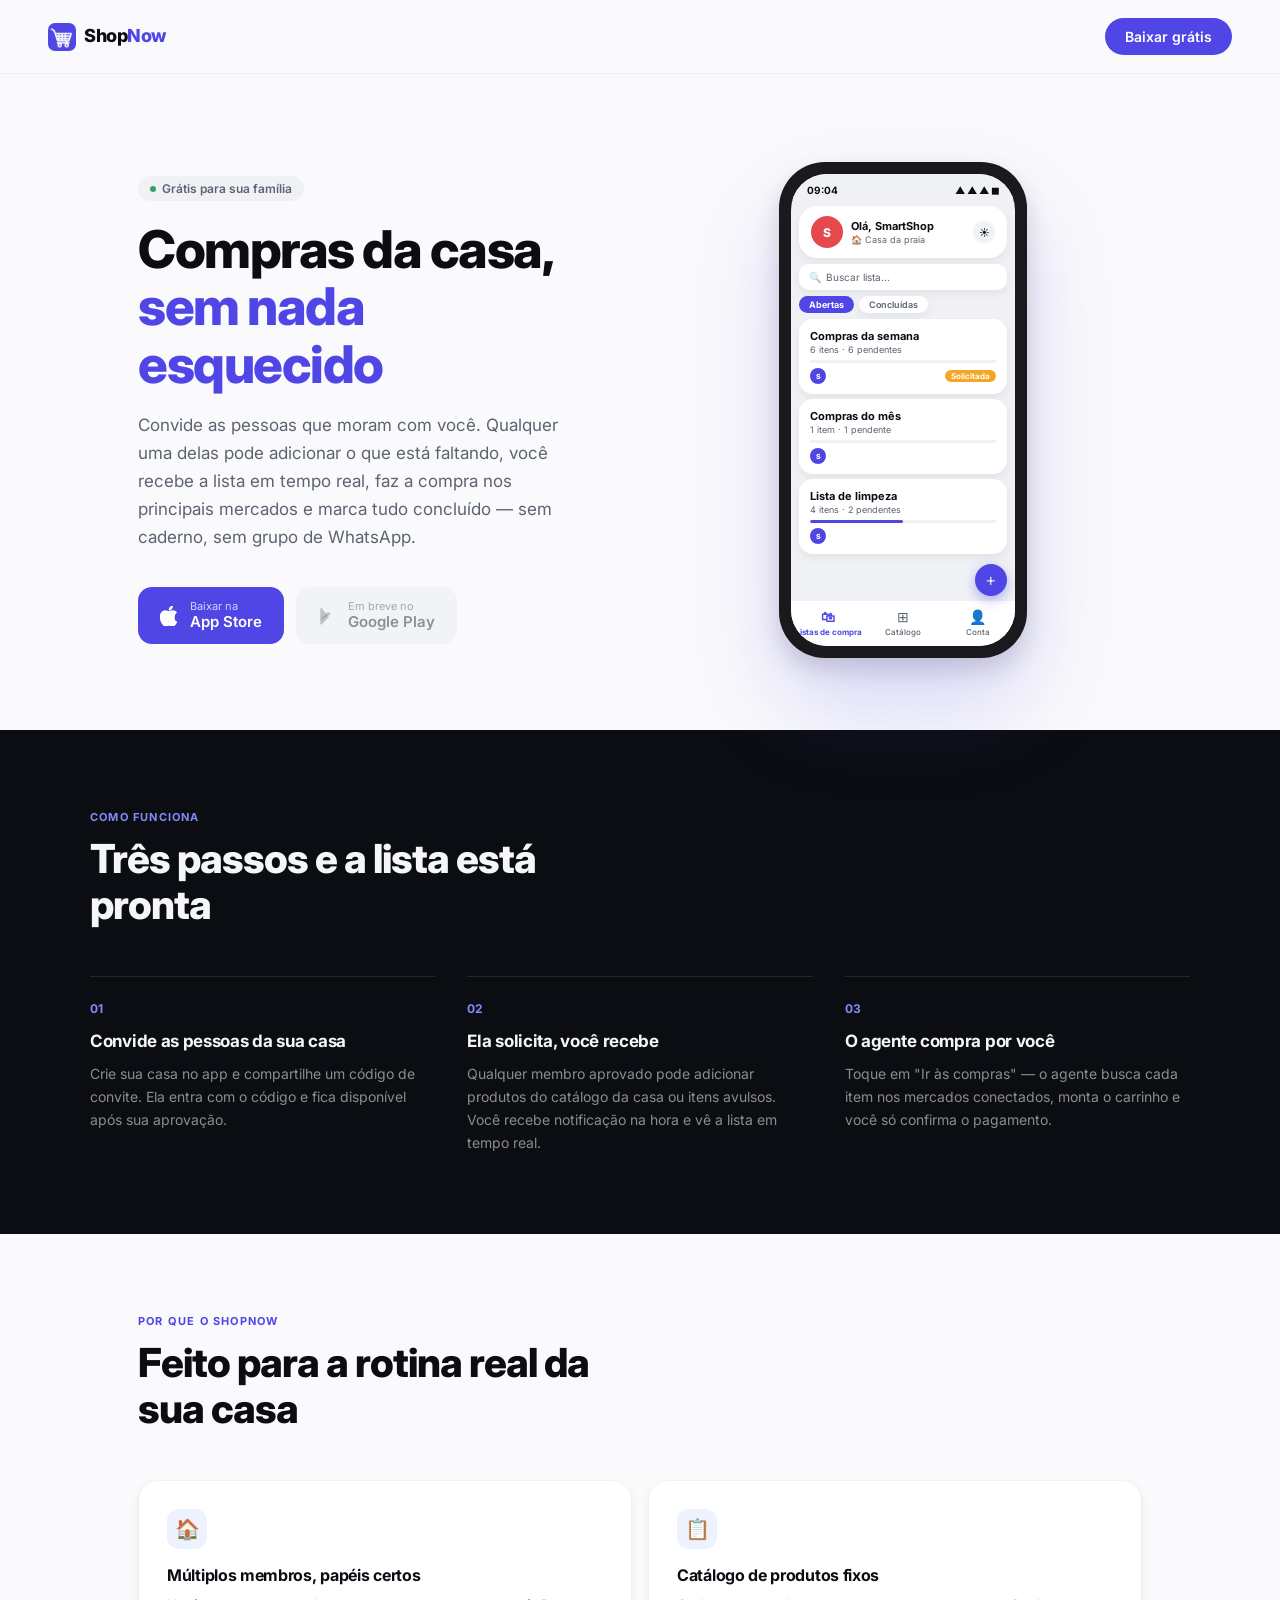
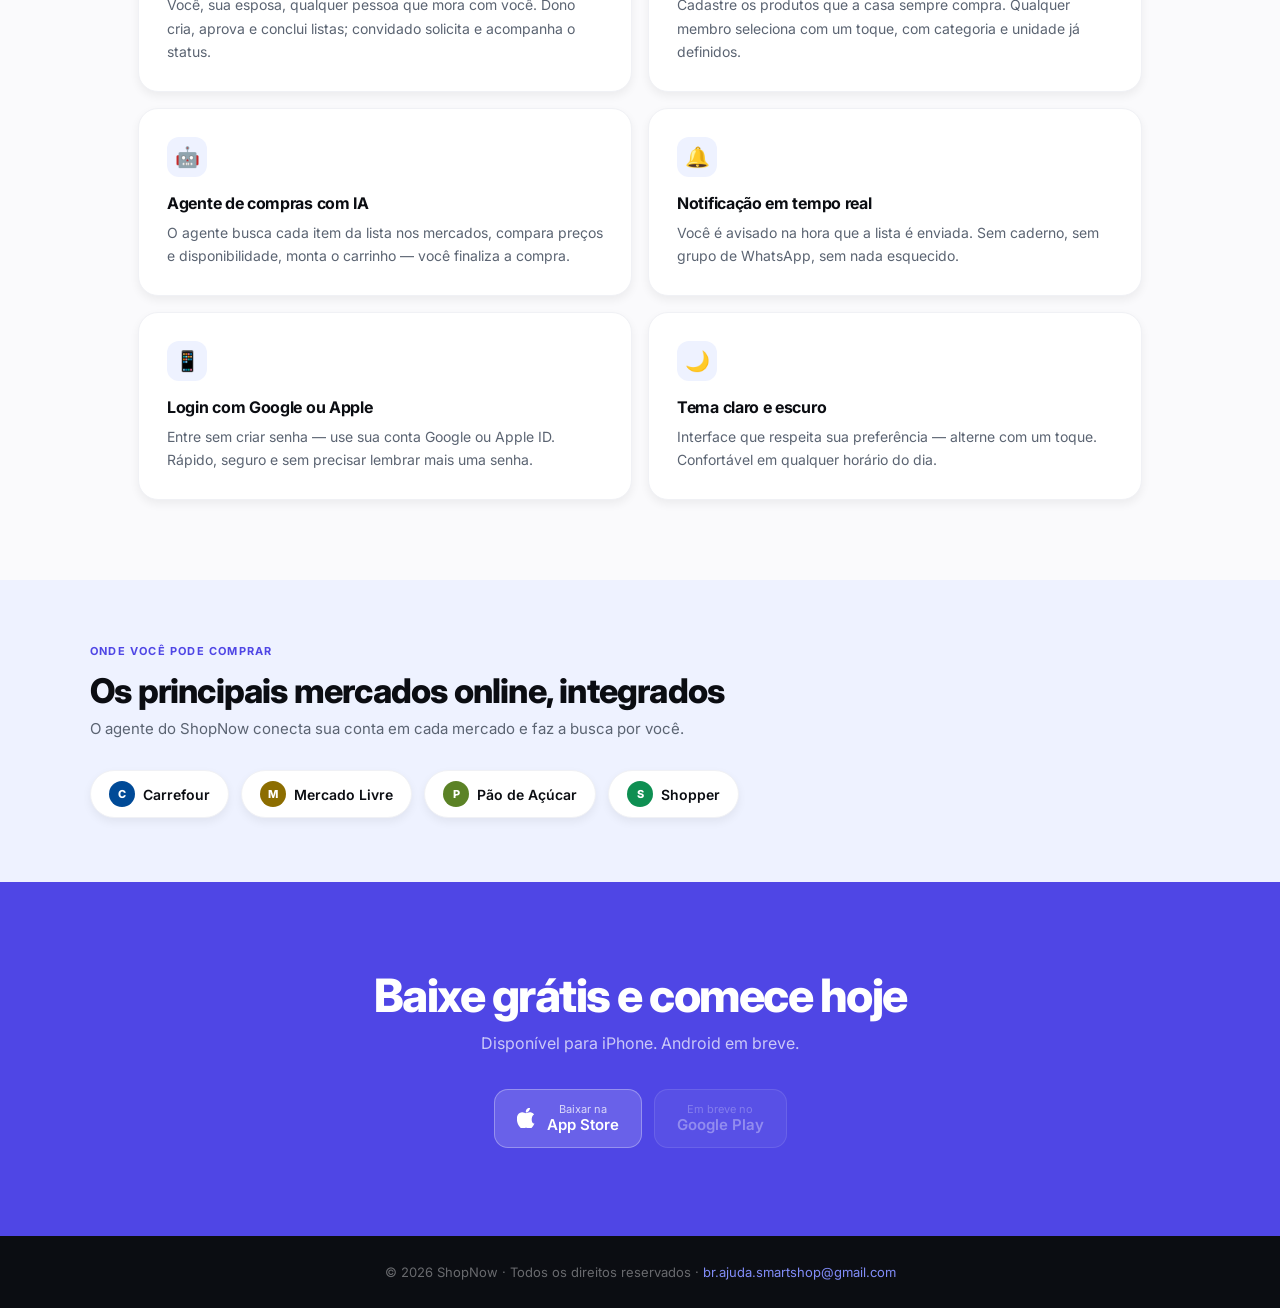
==== index.html @ a2c8c0bb "Update index.html" ====
<!DOCTYPE html>
<html lang="pt-BR">
<head>
<meta charset="UTF-8">
<meta name="viewport" content="width=device-width, initial-scale=1.0">
<title>ShopNow — Lista de compras para sua casa</title>
<meta name="description" content="App gratuito para organizar as compras da casa — qualquer pessoa da casa pede, você compra em tempo real.">
<meta name="lomadee" content="2324685" />
<link rel="icon" type="image/png" href="[data-uri]">
<link rel="apple-touch-icon" href="[data-uri]">
<meta property="og:image" content="[data-uri]">
<meta property="og:title" content="ShopNow — Lista de compras para sua casa">
<meta property="og:description" content="App gratuito para organizar as compras da casa em tempo real.">
<meta property="og:type" content="website">
<link rel="preconnect" href="https://fonts.googleapis.com">
<link rel="preconnect" href="https://fonts.gstatic.com" crossorigin>
<link href="https://fonts.googleapis.com/css2?family=Inter:wght@400;500;600;700;800&display=swap" rel="stylesheet">
<style>
  :root {
    --primary: #4F46E5;
    --primary-pressed: #4338CA;
    --on-primary: #FFFFFF;
    --success: #30A46C;
    --warning: #F5A623;
    --danger: #E5484D;
    --bg: #FAFAFC;
    --card: #FFFFFF;
    --bg-el: #F0F1F5;
    --bg-sel: #E3E6EF;
    --text: #0B0D12;
    --text2: #5B6472;
    --r-card: 20px;
    --r-pill: 100px;
    --shadow: 0 4px 10px rgba(0,0,0,0.06);
  }
  * { margin:0; padding:0; box-sizing:border-box; }
  body { font-family:'Inter',sans-serif; background:var(--bg); color:var(--text); -webkit-font-smoothing:antialiased; }

  /* NAV */
  nav { display:flex; justify-content:space-between; align-items:center; padding:18px 48px; position:sticky; top:0; background:rgba(250,250,252,.92); backdrop-filter:blur(12px); z-index:100; border-bottom:1px solid var(--bg-el); }
  .logo { font-size:18px; font-weight:800; color:var(--text); letter-spacing:-0.5px; }
  .logo span { color:var(--primary); }
  .nav-cta { background:var(--primary); color:#fff; padding:10px 20px; border-radius:var(--r-pill); text-decoration:none; font-size:14px; font-weight:600; transition:background .15s; }
  .nav-cta:hover { background:var(--primary-pressed); }

  /* HERO */
  .hero { display:grid; grid-template-columns:1fr 1fr; gap:48px; align-items:center; padding:88px 48px 72px; max-width:1100px; margin:0 auto; }
  .badge { display:inline-flex; align-items:center; gap:6px; background:var(--bg-el); color:var(--text2); font-size:12px; font-weight:600; padding:5px 12px; border-radius:var(--r-pill); margin-bottom:20px; }
  .badge-dot { width:6px; height:6px; border-radius:50%; background:var(--success); }
  .hero h1 { font-size:clamp(34px,4.5vw,52px); font-weight:800; line-height:1.1; letter-spacing:-1.5px; margin-bottom:18px; }
  .hero h1 em { font-style:normal; color:var(--primary); }
  .hero p { font-size:17px; line-height:1.65; color:var(--text2); max-width:440px; margin-bottom:36px; }
  .btns { display:flex; gap:12px; flex-wrap:wrap; }
  .btn-primary { display:flex; align-items:center; gap:10px; background:var(--primary); color:#fff; padding:13px 22px; border-radius:14px; text-decoration:none; font-size:15px; font-weight:600; transition:background .15s,transform .12s; }
  .btn-primary:hover { background:var(--primary-pressed); transform:translateY(-1px); }
  .btn-secondary { display:flex; align-items:center; gap:10px; background:var(--bg-el); color:var(--text2); padding:13px 22px; border-radius:14px; font-size:15px; font-weight:600; opacity:.7; cursor:default; }
  .btn-label { display:flex; flex-direction:column; line-height:1.2; }
  .btn-label small { font-size:11px; font-weight:400; opacity:.75; }
  .btn-icon { width:20px; height:20px; flex-shrink:0; }

  /* PHONE MOCKUP — fiel aos screenshots */
  .hero-visual { display:flex; justify-content:center; align-items:center; }
  .phone-shell {
    width:248px;
    background:#1A1A1E;
    border-radius:46px;
    padding:12px;
    box-shadow:0 48px 96px rgba(79,70,229,.2),0 12px 24px rgba(0,0,0,.15);
    position:relative;
  }
  .phone-screen {
    background:var(--bg-el);
    border-radius:36px;
    overflow:hidden;
    display:flex;
    flex-direction:column;
  }
  /* status bar */
  .p-status { background:var(--bg-el); padding:10px 16px 4px; display:flex; justify-content:space-between; }
  .p-status span { font-size:10px; font-weight:700; color:var(--text); }
  /* user header card — exato igual ao screenshot */
  .p-uheader {
    background:var(--card);
    margin:6px 8px 0;
    border-radius:18px;
    padding:10px 12px;
    box-shadow:var(--shadow);
    display:flex;
    align-items:center;
    gap:8px;
  }
  .p-avatar { width:32px; height:32px; border-radius:50%; background:#E5484D; display:flex; align-items:center; justify-content:center; font-size:12px; font-weight:800; color:#fff; flex-shrink:0; }
  .p-uinfo { flex:1; min-width:0; }
  .p-uname { font-size:11px; font-weight:700; color:var(--text); }
  .p-house { font-size:9px; color:var(--text2); margin-top:1px; }
  .p-sun { width:22px; height:22px; border-radius:50%; background:var(--bg-el); display:flex; align-items:center; justify-content:center; font-size:10px; flex-shrink:0; }
  /* search bar */
  .p-search { background:var(--card); margin:6px 8px 0; border-radius:10px; padding:7px 10px; display:flex; align-items:center; gap:5px; box-shadow:var(--shadow); }
  .p-search span { font-size:10px; color:var(--text2); }
  /* toggle */
  .p-toggle { display:flex; gap:5px; margin:6px 8px 0; }
  .p-pill-active { padding:3px 10px; border-radius:var(--r-pill); background:var(--primary); color:#fff; font-size:9px; font-weight:700; }
  .p-pill-inactive { padding:3px 10px; border-radius:var(--r-pill); background:var(--card); color:var(--text2); font-size:9px; font-weight:600; box-shadow:var(--shadow); }
  /* list */
  .p-list { padding:6px 8px; display:flex; flex-direction:column; gap:5px; }
  .p-card { background:var(--card); border-radius:14px; padding:10px 11px; box-shadow:var(--shadow); }
  .p-card-title { font-size:11px; font-weight:700; color:var(--text); margin-bottom:1px; }
  .p-card-meta { font-size:9px; color:var(--text2); margin-bottom:5px; }
  .p-bar { height:3px; background:var(--bg-el); border-radius:2px; margin-bottom:5px; overflow:hidden; }
  .p-bar-fill { height:100%; background:var(--primary); border-radius:2px; }
  .p-card-foot { display:flex; align-items:center; justify-content:space-between; }
  .p-mini-av { width:16px; height:16px; border-radius:50%; background:var(--primary); display:flex; align-items:center; justify-content:center; font-size:7px; font-weight:800; color:#fff; }
  .p-sol { font-size:8px; font-weight:700; color:#fff; background:var(--warning); padding:1px 6px; border-radius:var(--r-pill); }
  /* FAB */
  .p-fab { position:relative; margin:4px 8px 0; display:flex; justify-content:flex-end; }
  .p-fab-btn { width:32px; height:32px; background:var(--primary); border-radius:50%; display:flex; align-items:center; justify-content:center; color:#fff; font-size:18px; font-weight:300; box-shadow:0 4px 12px rgba(79,70,229,.4); line-height:1; }
  /* tab bar */
  .p-tabs { background:var(--card); border-top:1px solid var(--bg-el); display:flex; padding:7px 0 9px; margin-top:4px; }
  .p-tab { flex:1; display:flex; flex-direction:column; align-items:center; gap:2px; font-size:8px; font-weight:500; color:var(--text2); }
  .p-tab.active { color:var(--primary); font-weight:700; }
  .p-tab-icon { font-size:14px; }

  /* COMO FUNCIONA */
  .how { background:var(--text); padding:80px 48px; color:#F5F6F8; }
  .how-inner { max-width:1100px; margin:0 auto; }
  .section-label { font-size:11px; font-weight:700; letter-spacing:1.2px; text-transform:uppercase; margin-bottom:12px; color:var(--primary); }
  .how .section-label { color:#818CF8; }
  .how h2 { font-size:clamp(26px,3.5vw,40px); font-weight:800; letter-spacing:-1px; margin-bottom:48px; max-width:480px; line-height:1.15; }
  .steps { display:grid; grid-template-columns:repeat(3,1fr); gap:32px; }
  .step { border-top:1px solid rgba(255,255,255,.1); padding-top:24px; }
  .step-num { font-size:12px; font-weight:700; color:#818CF8; margin-bottom:14px; }
  .step h3 { font-size:17px; font-weight:700; margin-bottom:10px; line-height:1.3; letter-spacing:-0.3px; }
  .step p { font-size:14px; line-height:1.65; color:rgba(245,246,248,.55); }

  /* BENEFÍCIOS */
  .benefits { padding:80px 48px; max-width:1100px; margin:0 auto; }
  .benefits h2 { font-size:clamp(26px,3.5vw,40px); font-weight:800; letter-spacing:-1px; margin-bottom:48px; max-width:500px; line-height:1.15; }
  .benefit-grid { display:grid; grid-template-columns:repeat(2,1fr); gap:16px; }
  .benefit-card { background:var(--card); border-radius:var(--r-card); padding:28px; box-shadow:var(--shadow); border:1px solid var(--bg-el); }
  .benefit-icon { width:40px; height:40px; border-radius:12px; background:#EEF2FF; display:flex; align-items:center; justify-content:center; margin-bottom:16px; font-size:20px; }
  .benefit-card h3 { font-size:16px; font-weight:700; margin-bottom:8px; letter-spacing:-0.3px; }
  .benefit-card p { font-size:14px; color:var(--text2); line-height:1.65; }

  /* MERCADOS */
  .mercados { background:#EEF2FF; padding:64px 48px; }
  .mercados-inner { max-width:1100px; margin:0 auto; }
  .mercados h2 { font-size:clamp(22px,3vw,34px); font-weight:800; letter-spacing:-0.8px; margin-bottom:8px; }
  .mercados p { font-size:15px; color:var(--text2); margin-bottom:32px; }
  .mercados-grid { display:flex; gap:12px; flex-wrap:wrap; }
  .mercado-chip { display:flex; align-items:center; gap:8px; background:var(--card); border-radius:var(--r-pill); padding:10px 18px; font-size:14px; font-weight:600; box-shadow:var(--shadow); border:1px solid var(--bg-el); }
  .mercado-disco { width:26px; height:26px; border-radius:50%; display:flex; align-items:center; justify-content:center; font-size:11px; font-weight:800; color:#fff; flex-shrink:0; }

  /* CTA */
  .cta { background:var(--primary); padding:88px 48px; text-align:center; }
  .cta h2 { font-size:clamp(28px,4vw,46px); font-weight:800; color:#fff; letter-spacing:-1.5px; margin-bottom:12px; line-height:1.1; }
  .cta p { font-size:16px; color:rgba(255,255,255,.7); margin-bottom:36px; }
  .cta .btns { justify-content:center; }
  .cta .btn-primary { background:rgba(255,255,255,.15); color:#fff; border:1.5px solid rgba(255,255,255,.3); }
  .cta .btn-primary:hover { background:rgba(255,255,255,.25); }
  .cta .btn-secondary { background:rgba(255,255,255,.08); color:rgba(255,255,255,.5); border:1.5px solid rgba(255,255,255,.15); }

  /* FOOTER */
  footer { background:var(--text); color:rgba(245,246,248,.4); text-align:center; padding:28px 48px; font-size:13px; }
  footer a { color:#818CF8; text-decoration:none; }

  /* RESPONSIVE */
  @media(max-width:768px){
    nav { padding:14px 20px; }
    .hero { grid-template-columns:1fr; padding:48px 20px 40px; text-align:center; gap:40px; }
    .hero p { max-width:100%; }
    .btns { justify-content:center; }
    .badge { margin:0 auto 20px; }
    .hero-visual { order:-1; }
    .phone-shell { width:210px; }
    .how { padding:60px 20px; }
    .steps { grid-template-columns:1fr; gap:24px; }
    .benefits { padding:60px 20px; }
    .benefit-grid { grid-template-columns:1fr; }
    .mercados { padding:48px 20px; }
    .cta { padding:64px 20px; }
    footer { padding:24px 20px; }
  }
  @media(prefers-reduced-motion:reduce){ *{ transition:none!important; } }
</style>
</head>
<body>

<nav>
  <div class="logo"><img src="[data-uri]" style="width:28px;height:28px;border-radius:7px;vertical-align:middle;margin-right:8px;">Shop<span>Now</span></div>
  <a href="https://apps.apple.com/us/app/shopnow/id6802871488" target="_blank" class="nav-cta">Baixar grátis</a>
</nav>

<!-- HERO -->
<section class="hero">
  <div class="hero-copy">
    <div class="badge"><span class="badge-dot"></span>Grátis para sua família</div>
    <h1>Compras da casa,<br><em>sem nada esquecido</em></h1>
    <p>Convide as pessoas que moram com você. Qualquer uma delas pode adicionar o que está faltando, você recebe a lista em tempo real, faz a compra nos principais mercados e marca tudo concluído — sem caderno, sem grupo de WhatsApp.</p>
    <div class="btns">
      <a href="https://apps.apple.com/us/app/shopnow/id6802871488" target="_blank" class="btn-primary">
        <svg class="btn-icon" viewBox="0 0 22 22" fill="none"><path d="M16.2 11.8c0-3.1 2.5-4.6 2.6-4.7-1.4-2.1-3.6-2.4-4.4-2.4-1.9-.2-3.6 1.1-4.6 1.1-.9 0-2.4-1.1-4-1.1-2 0-3.9 1.2-5 3-2.1 3.7-.5 9.1 1.5 12.1 1 1.5 2.2 3.1 3.8 3 1.5-.1 2.1-1 3.9-1s2.4 1 4 1c1.6 0 2.7-1.5 3.7-2.9.6-.9 1.1-1.8 1.5-2.8-3-.1-3-4.3-3-4.3zM13.1 3.2c.8-1 1.4-2.4 1.2-3.8-1.2.1-2.6.8-3.4 1.8-.8.9-1.4 2.3-1.2 3.7 1.3.1 2.6-.7 3.4-1.7z" fill="currentColor"/></svg>
        <div class="btn-label"><small>Baixar na</small>App Store</div>
      </a>
      <div class="btn-secondary">
        <svg class="btn-icon" viewBox="0 0 22 22" fill="none"><path d="M3.2 1.3C2.8 1.7 2.5 2.4 2.5 3.3v15.4c0 .9.3 1.6.8 2l.1.1 8.6-8.6v-.2L3.2 1.3z" fill="currentColor" opacity=".5"/><path d="M14 9.1l-2.9-2.9-8.6 8.6c.4.5 1.1.5 1.9.1L14 9.1z" fill="currentColor" opacity=".5"/></svg>
        <div class="btn-label"><small>Em breve no</small>Google Play</div>
      </div>
    </div>
  </div>

  <!-- MOCKUP fiel aos screenshots -->
  <div class="hero-visual">
    <div class="phone-shell">
      <div class="phone-screen" style="position:relative;">
        <!-- Status bar -->
        <div class="p-status">
          <span>09:04</span>
          <span>▲ ▲ ▲ ◼</span>
        </div>
        <!-- CasaUsuarioHeader -->
        <div class="p-uheader">
          <div class="p-avatar">S</div>
          <div class="p-uinfo">
            <div class="p-uname">Olá, SmartShop</div>
            <div class="p-house">🏠 Casa da praia</div>
          </div>
          <div class="p-sun">☀</div>
        </div>
        <!-- Buscar lista -->
        <div class="p-search">
          <span style="opacity:.5">🔍</span>
          <span>Buscar lista...</span>
        </div>
        <!-- Toggle -->
        <div class="p-toggle">
          <span class="p-pill-active">Abertas</span>
          <span class="p-pill-inactive">Concluídas</span>
        </div>
        <!-- Listas -->
        <div class="p-list">
          <div class="p-card">
            <div class="p-card-title">Compras da semana</div>
            <div class="p-card-meta">6 itens · 6 pendentes</div>
            <div class="p-bar"><div class="p-bar-fill" style="width:0%"></div></div>
            <div class="p-card-foot">
              <div class="p-mini-av">S</div>
              <span class="p-sol">Solicitada</span>
            </div>
          </div>
          <div class="p-card">
            <div class="p-card-title">Compras do mês</div>
            <div class="p-card-meta">1 item · 1 pendente</div>
            <div class="p-bar"><div class="p-bar-fill" style="width:0%"></div></div>
            <div class="p-card-foot">
              <div class="p-mini-av">S</div>
            </div>
          </div>
          <div class="p-card">
            <div class="p-card-title">Lista de limpeza</div>
            <div class="p-card-meta">4 itens · 2 pendentes</div>
            <div class="p-bar"><div class="p-bar-fill" style="width:50%"></div></div>
            <div class="p-card-foot">
              <div class="p-mini-av">S</div>
            </div>
          </div>
        </div>
        <!-- FAB -->
        <div class="p-fab">
          <div class="p-fab-btn">+</div>
        </div>
        <!-- Tab bar -->
        <div class="p-tabs">
          <div class="p-tab active">
            <span class="p-tab-icon">🛍</span>
            Listas de compra
          </div>
          <div class="p-tab">
            <span class="p-tab-icon">⊞</span>
            Catálogo
          </div>
          <div class="p-tab">
            <span class="p-tab-icon">👤</span>
            Conta
          </div>
        </div>
      </div>
    </div>
  </div>
</section>

<!-- COMO FUNCIONA -->
<section class="how">
  <div class="how-inner">
    <div class="section-label">Como funciona</div>
    <h2>Três passos e a lista está pronta</h2>
    <div class="steps">
      <div class="step">
        <div class="step-num">01</div>
        <h3>Convide as pessoas da sua casa</h3>
        <p>Crie sua casa no app e compartilhe um código de convite. Ela entra com o código e fica disponível após sua aprovação.</p>
      </div>
      <div class="step">
        <div class="step-num">02</div>
        <h3>Ela solicita, você recebe</h3>
        <p>Qualquer membro aprovado pode adicionar produtos do catálogo da casa ou itens avulsos. Você recebe notificação na hora e vê a lista em tempo real.</p>
      </div>
      <div class="step">
        <div class="step-num">03</div>
        <h3>O agente compra por você</h3>
        <p>Toque em "Ir às compras" — o agente busca cada item nos mercados conectados, monta o carrinho e você só confirma o pagamento.</p>
      </div>
    </div>
  </div>
</section>

<!-- BENEFÍCIOS -->
<section class="benefits">
  <div class="section-label">Por que o ShopNow</div>
  <h2>Feito para a rotina real da sua casa</h2>
  <div class="benefit-grid">
    <div class="benefit-card">
      <div class="benefit-icon">🏠</div>
      <h3>Múltiplos membros, papéis certos</h3>
      <p>Você, sua esposa, qualquer pessoa que mora com você. Dono cria, aprova e conclui listas; convidado solicita e acompanha o status.</p>
    </div>
    <div class="benefit-card">
      <div class="benefit-icon">📋</div>
      <h3>Catálogo de produtos fixos</h3>
      <p>Cadastre os produtos que a casa sempre compra. Qualquer membro seleciona com um toque, com categoria e unidade já definidos.</p>
    </div>
    <div class="benefit-card">
      <div class="benefit-icon">🤖</div>
      <h3>Agente de compras com IA</h3>
      <p>O agente busca cada item da lista nos mercados, compara preços e disponibilidade, monta o carrinho — você finaliza a compra.</p>
    </div>
    <div class="benefit-card">
      <div class="benefit-icon">🔔</div>
      <h3>Notificação em tempo real</h3>
      <p>Você é avisado na hora que a lista é enviada. Sem caderno, sem grupo de WhatsApp, sem nada esquecido.</p>
    </div>
    <div class="benefit-card">
      <div class="benefit-icon">📱</div>
      <h3>Login com Google ou Apple</h3>
      <p>Entre sem criar senha — use sua conta Google ou Apple ID. Rápido, seguro e sem precisar lembrar mais uma senha.</p>
    </div>
    <div class="benefit-card">
      <div class="benefit-icon">🌙</div>
      <h3>Tema claro e escuro</h3>
      <p>Interface que respeita sua preferência — alterne com um toque. Confortável em qualquer horário do dia.</p>
    </div>
  </div>
</section>

<!-- MERCADOS -->
<section class="mercados">
  <div class="mercados-inner">
    <div class="section-label">Onde você pode comprar</div>
    <h2>Os principais mercados online, integrados</h2>
    <p>O agente do ShopNow conecta sua conta em cada mercado e faz a busca por você.</p>
    <div class="mercados-grid">
      <div class="mercado-chip"><div class="mercado-disco" style="background:#004A97">C</div>Carrefour</div>
      <div class="mercado-chip"><div class="mercado-disco" style="background:#8C6D00">M</div>Mercado Livre</div>
      <div class="mercado-chip"><div class="mercado-disco" style="background:#5B8226">P</div>Pão de Açúcar</div>
      <div class="mercado-chip"><div class="mercado-disco" style="background:#0E8F52">S</div>Shopper</div>
    </div>
  </div>
</section>

<!-- CTA -->
<section class="cta">
  <h2>Baixe grátis e comece hoje</h2>
  <p>Disponível para iPhone. Android em breve.</p>
  <div class="btns">
    <a href="https://apps.apple.com/us/app/shopnow/id6802871488" target="_blank" class="btn-primary">
      <svg class="btn-icon" viewBox="0 0 22 22" fill="none"><path d="M16.2 11.8c0-3.1 2.5-4.6 2.6-4.7-1.4-2.1-3.6-2.4-4.4-2.4-1.9-.2-3.6 1.1-4.6 1.1-.9 0-2.4-1.1-4-1.1-2 0-3.9 1.2-5 3-2.1 3.7-.5 9.1 1.5 12.1 1 1.5 2.2 3.1 3.8 3 1.5-.1 2.1-1 3.9-1s2.4 1 4 1c1.6 0 2.7-1.5 3.7-2.9.6-.9 1.1-1.8 1.5-2.8-3-.1-3-4.3-3-4.3zM13.1 3.2c.8-1 1.4-2.4 1.2-3.8-1.2.1-2.6.8-3.4 1.8-.8.9-1.4 2.3-1.2 3.7 1.3.1 2.6-.7 3.4-1.7z" fill="currentColor"/></svg>
      <div class="btn-label"><small>Baixar na</small>App Store</div>
    </a>
    <div class="btn-secondary">
      <div class="btn-label"><small>Em breve no</small>Google Play</div>
    </div>
  </div>
</section>

<footer>
  <p>© 2026 ShopNow · Todos os direitos reservados · <a href="mailto:br.ajuda.smartshop@gmail.com">br.ajuda.smartshop@gmail.com</a></p>
</footer>

</body>
</html>
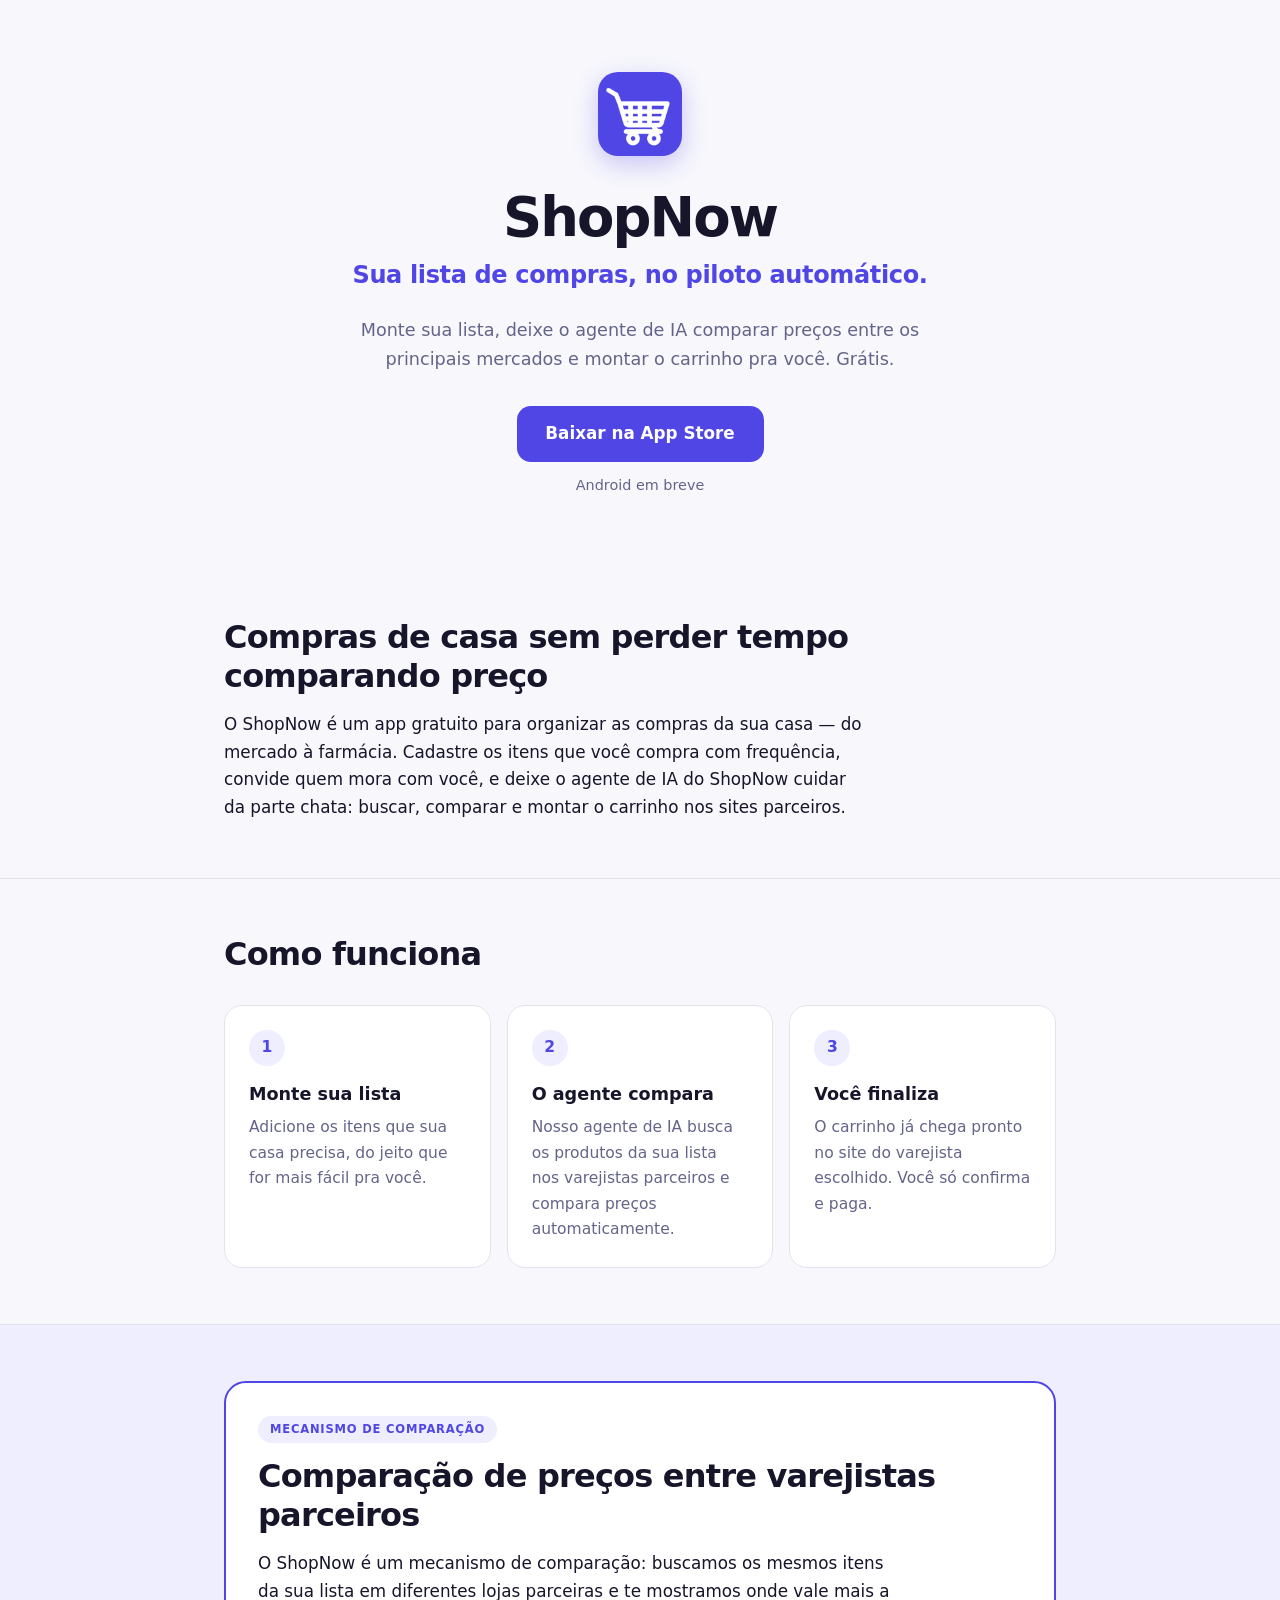
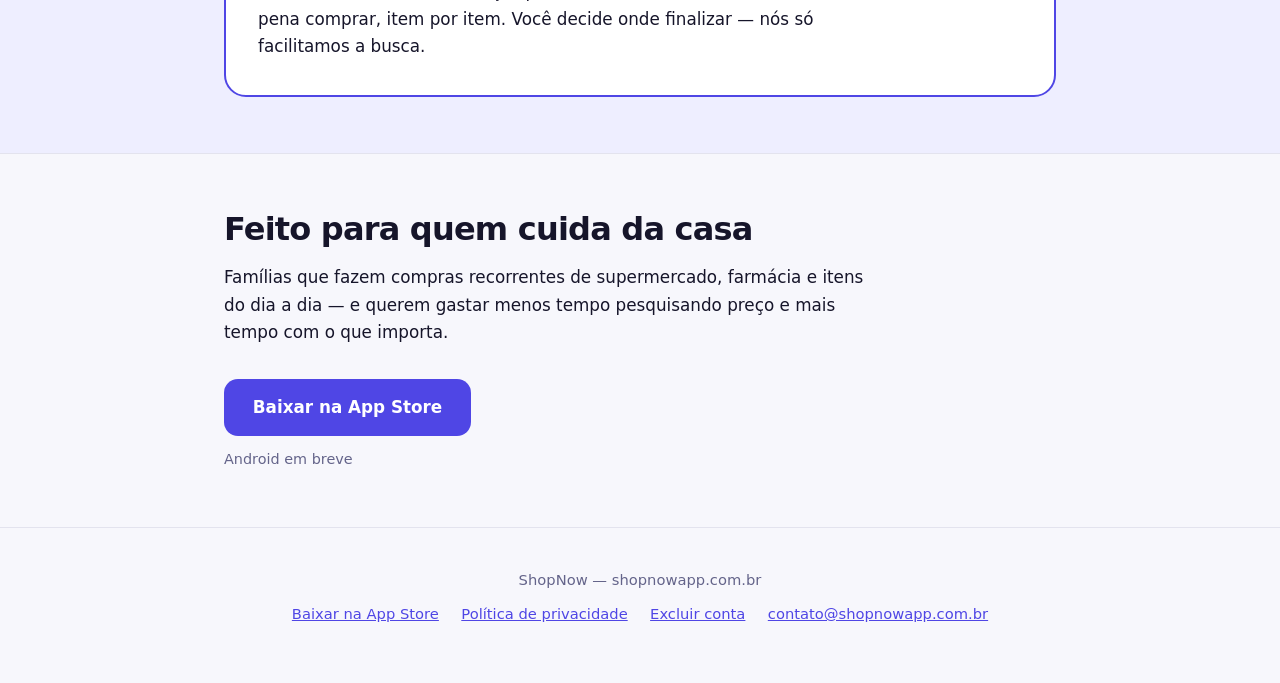
==== commit 39dc4ed2: "Landing page conforme briefing: mecanismo de comparação em destaque, sem nomes de varejistas" ====
--- a/index.html
+++ b/index.html
@@ -1,388 +1,230 @@
 <!DOCTYPE html>
 <html lang="pt-BR">
 <head>
-<meta charset="UTF-8">
-<meta name="viewport" content="width=device-width, initial-scale=1.0">
-<title>ShopNow — Lista de compras para sua casa</title>
-<meta name="description" content="App gratuito para organizar as compras da casa — qualquer pessoa da casa pede, você compra em tempo real.">
-<meta name="lomadee" content="2324685" />
-<link rel="icon" type="image/png" href="[data-uri]">
-<link rel="apple-touch-icon" href="[data-uri]">
-<meta property="og:image" content="[data-uri]">
-<meta property="og:title" content="ShopNow — Lista de compras para sua casa">
-<meta property="og:description" content="App gratuito para organizar as compras da casa em tempo real.">
+<meta charset="utf-8">
+<meta name="viewport" content="width=device-width, initial-scale=1">
+<title>ShopNow — Sua lista de compras, no piloto automático</title>
+<meta name="description" content="Monte sua lista e deixe o agente de IA do ShopNow comparar preços entre varejistas parceiros e montar o carrinho pra você. Grátis.">
+<link rel="icon" type="image/png" href="icon.png">
+<link rel="apple-touch-icon" href="icon.png">
+<link rel="canonical" href="https://shopnowapp.com.br/">
 <meta property="og:type" content="website">
-<link rel="preconnect" href="https://fonts.googleapis.com">
-<link rel="preconnect" href="https://fonts.gstatic.com" crossorigin>
-<link href="https://fonts.googleapis.com/css2?family=Inter:wght@400;500;600;700;800&display=swap" rel="stylesheet">
+<meta property="og:title" content="ShopNow — Sua lista de compras, no piloto automático">
+<meta property="og:description" content="Um agente de IA compara preços entre varejistas parceiros e monta o carrinho pra você. Grátis.">
+<meta property="og:url" content="https://shopnowapp.com.br/">
+<meta property="og:image" content="https://shopnowapp.com.br/icon.png">
+<meta name="theme-color" content="#4F46E5">
+
 <style>
   :root {
-    --primary: #4F46E5;
-    --primary-pressed: #4338CA;
-    --on-primary: #FFFFFF;
-    --success: #30A46C;
-    --warning: #F5A623;
-    --danger: #E5484D;
-    --bg: #FAFAFC;
-    --card: #FFFFFF;
-    --bg-el: #F0F1F5;
-    --bg-sel: #E3E6EF;
-    --text: #0B0D12;
-    --text2: #5B6472;
-    --r-card: 20px;
-    --r-pill: 100px;
-    --shadow: 0 4px 10px rgba(0,0,0,0.06);
-  }
-  * { margin:0; padding:0; box-sizing:border-box; }
-  body { font-family:'Inter',sans-serif; background:var(--bg); color:var(--text); -webkit-font-smoothing:antialiased; }
-
-  /* NAV */
-  nav { display:flex; justify-content:space-between; align-items:center; padding:18px 48px; position:sticky; top:0; background:rgba(250,250,252,.92); backdrop-filter:blur(12px); z-index:100; border-bottom:1px solid var(--bg-el); }
-  .logo { font-size:18px; font-weight:800; color:var(--text); letter-spacing:-0.5px; }
-  .logo span { color:var(--primary); }
-  .nav-cta { background:var(--primary); color:#fff; padding:10px 20px; border-radius:var(--r-pill); text-decoration:none; font-size:14px; font-weight:600; transition:background .15s; }
-  .nav-cta:hover { background:var(--primary-pressed); }
-
-  /* HERO */
-  .hero { display:grid; grid-template-columns:1fr 1fr; gap:48px; align-items:center; padding:88px 48px 72px; max-width:1100px; margin:0 auto; }
-  .badge { display:inline-flex; align-items:center; gap:6px; background:var(--bg-el); color:var(--text2); font-size:12px; font-weight:600; padding:5px 12px; border-radius:var(--r-pill); margin-bottom:20px; }
-  .badge-dot { width:6px; height:6px; border-radius:50%; background:var(--success); }
-  .hero h1 { font-size:clamp(34px,4.5vw,52px); font-weight:800; line-height:1.1; letter-spacing:-1.5px; margin-bottom:18px; }
-  .hero h1 em { font-style:normal; color:var(--primary); }
-  .hero p { font-size:17px; line-height:1.65; color:var(--text2); max-width:440px; margin-bottom:36px; }
-  .btns { display:flex; gap:12px; flex-wrap:wrap; }
-  .btn-primary { display:flex; align-items:center; gap:10px; background:var(--primary); color:#fff; padding:13px 22px; border-radius:14px; text-decoration:none; font-size:15px; font-weight:600; transition:background .15s,transform .12s; }
-  .btn-primary:hover { background:var(--primary-pressed); transform:translateY(-1px); }
-  .btn-secondary { display:flex; align-items:center; gap:10px; background:var(--bg-el); color:var(--text2); padding:13px 22px; border-radius:14px; font-size:15px; font-weight:600; opacity:.7; cursor:default; }
-  .btn-label { display:flex; flex-direction:column; line-height:1.2; }
-  .btn-label small { font-size:11px; font-weight:400; opacity:.75; }
-  .btn-icon { width:20px; height:20px; flex-shrink:0; }
-
-  /* PHONE MOCKUP — fiel aos screenshots */
-  .hero-visual { display:flex; justify-content:center; align-items:center; }
-  .phone-shell {
-    width:248px;
-    background:#1A1A1E;
-    border-radius:46px;
-    padding:12px;
-    box-shadow:0 48px 96px rgba(79,70,229,.2),0 12px 24px rgba(0,0,0,.15);
-    position:relative;
-  }
-  .phone-screen {
-    background:var(--bg-el);
-    border-radius:36px;
-    overflow:hidden;
-    display:flex;
-    flex-direction:column;
-  }
-  /* status bar */
-  .p-status { background:var(--bg-el); padding:10px 16px 4px; display:flex; justify-content:space-between; }
-  .p-status span { font-size:10px; font-weight:700; color:var(--text); }
-  /* user header card — exato igual ao screenshot */
-  .p-uheader {
-    background:var(--card);
-    margin:6px 8px 0;
-    border-radius:18px;
-    padding:10px 12px;
-    box-shadow:var(--shadow);
-    display:flex;
-    align-items:center;
-    gap:8px;
-  }
-  .p-avatar { width:32px; height:32px; border-radius:50%; background:#E5484D; display:flex; align-items:center; justify-content:center; font-size:12px; font-weight:800; color:#fff; flex-shrink:0; }
-  .p-uinfo { flex:1; min-width:0; }
-  .p-uname { font-size:11px; font-weight:700; color:var(--text); }
-  .p-house { font-size:9px; color:var(--text2); margin-top:1px; }
-  .p-sun { width:22px; height:22px; border-radius:50%; background:var(--bg-el); display:flex; align-items:center; justify-content:center; font-size:10px; flex-shrink:0; }
-  /* search bar */
-  .p-search { background:var(--card); margin:6px 8px 0; border-radius:10px; padding:7px 10px; display:flex; align-items:center; gap:5px; box-shadow:var(--shadow); }
-  .p-search span { font-size:10px; color:var(--text2); }
-  /* toggle */
-  .p-toggle { display:flex; gap:5px; margin:6px 8px 0; }
-  .p-pill-active { padding:3px 10px; border-radius:var(--r-pill); background:var(--primary); color:#fff; font-size:9px; font-weight:700; }
-  .p-pill-inactive { padding:3px 10px; border-radius:var(--r-pill); background:var(--card); color:var(--text2); font-size:9px; font-weight:600; box-shadow:var(--shadow); }
-  /* list */
-  .p-list { padding:6px 8px; display:flex; flex-direction:column; gap:5px; }
-  .p-card { background:var(--card); border-radius:14px; padding:10px 11px; box-shadow:var(--shadow); }
-  .p-card-title { font-size:11px; font-weight:700; color:var(--text); margin-bottom:1px; }
-  .p-card-meta { font-size:9px; color:var(--text2); margin-bottom:5px; }
-  .p-bar { height:3px; background:var(--bg-el); border-radius:2px; margin-bottom:5px; overflow:hidden; }
-  .p-bar-fill { height:100%; background:var(--primary); border-radius:2px; }
-  .p-card-foot { display:flex; align-items:center; justify-content:space-between; }
-  .p-mini-av { width:16px; height:16px; border-radius:50%; background:var(--primary); display:flex; align-items:center; justify-content:center; font-size:7px; font-weight:800; color:#fff; }
-  .p-sol { font-size:8px; font-weight:700; color:#fff; background:var(--warning); padding:1px 6px; border-radius:var(--r-pill); }
-  /* FAB */
-  .p-fab { position:relative; margin:4px 8px 0; display:flex; justify-content:flex-end; }
-  .p-fab-btn { width:32px; height:32px; background:var(--primary); border-radius:50%; display:flex; align-items:center; justify-content:center; color:#fff; font-size:18px; font-weight:300; box-shadow:0 4px 12px rgba(79,70,229,.4); line-height:1; }
-  /* tab bar */
-  .p-tabs { background:var(--card); border-top:1px solid var(--bg-el); display:flex; padding:7px 0 9px; margin-top:4px; }
-  .p-tab { flex:1; display:flex; flex-direction:column; align-items:center; gap:2px; font-size:8px; font-weight:500; color:var(--text2); }
-  .p-tab.active { color:var(--primary); font-weight:700; }
-  .p-tab-icon { font-size:14px; }
-
-  /* COMO FUNCIONA */
-  .how { background:var(--text); padding:80px 48px; color:#F5F6F8; }
-  .how-inner { max-width:1100px; margin:0 auto; }
-  .section-label { font-size:11px; font-weight:700; letter-spacing:1.2px; text-transform:uppercase; margin-bottom:12px; color:var(--primary); }
-  .how .section-label { color:#818CF8; }
-  .how h2 { font-size:clamp(26px,3.5vw,40px); font-weight:800; letter-spacing:-1px; margin-bottom:48px; max-width:480px; line-height:1.15; }
-  .steps { display:grid; grid-template-columns:repeat(3,1fr); gap:32px; }
-  .step { border-top:1px solid rgba(255,255,255,.1); padding-top:24px; }
-  .step-num { font-size:12px; font-weight:700; color:#818CF8; margin-bottom:14px; }
-  .step h3 { font-size:17px; font-weight:700; margin-bottom:10px; line-height:1.3; letter-spacing:-0.3px; }
-  .step p { font-size:14px; line-height:1.65; color:rgba(245,246,248,.55); }
-
-  /* BENEFÍCIOS */
-  .benefits { padding:80px 48px; max-width:1100px; margin:0 auto; }
-  .benefits h2 { font-size:clamp(26px,3.5vw,40px); font-weight:800; letter-spacing:-1px; margin-bottom:48px; max-width:500px; line-height:1.15; }
-  .benefit-grid { display:grid; grid-template-columns:repeat(2,1fr); gap:16px; }
-  .benefit-card { background:var(--card); border-radius:var(--r-card); padding:28px; box-shadow:var(--shadow); border:1px solid var(--bg-el); }
-  .benefit-icon { width:40px; height:40px; border-radius:12px; background:#EEF2FF; display:flex; align-items:center; justify-content:center; margin-bottom:16px; font-size:20px; }
-  .benefit-card h3 { font-size:16px; font-weight:700; margin-bottom:8px; letter-spacing:-0.3px; }
-  .benefit-card p { font-size:14px; color:var(--text2); line-height:1.65; }
-
-  /* MERCADOS */
-  .mercados { background:#EEF2FF; padding:64px 48px; }
-  .mercados-inner { max-width:1100px; margin:0 auto; }
-  .mercados h2 { font-size:clamp(22px,3vw,34px); font-weight:800; letter-spacing:-0.8px; margin-bottom:8px; }
-  .mercados p { font-size:15px; color:var(--text2); margin-bottom:32px; }
-  .mercados-grid { display:flex; gap:12px; flex-wrap:wrap; }
-  .mercado-chip { display:flex; align-items:center; gap:8px; background:var(--card); border-radius:var(--r-pill); padding:10px 18px; font-size:14px; font-weight:600; box-shadow:var(--shadow); border:1px solid var(--bg-el); }
-  .mercado-disco { width:26px; height:26px; border-radius:50%; display:flex; align-items:center; justify-content:center; font-size:11px; font-weight:800; color:#fff; flex-shrink:0; }
-
-  /* CTA */
-  .cta { background:var(--primary); padding:88px 48px; text-align:center; }
-  .cta h2 { font-size:clamp(28px,4vw,46px); font-weight:800; color:#fff; letter-spacing:-1.5px; margin-bottom:12px; line-height:1.1; }
-  .cta p { font-size:16px; color:rgba(255,255,255,.7); margin-bottom:36px; }
-  .cta .btns { justify-content:center; }
-  .cta .btn-primary { background:rgba(255,255,255,.15); color:#fff; border:1.5px solid rgba(255,255,255,.3); }
-  .cta .btn-primary:hover { background:rgba(255,255,255,.25); }
-  .cta .btn-secondary { background:rgba(255,255,255,.08); color:rgba(255,255,255,.5); border:1.5px solid rgba(255,255,255,.15); }
-
-  /* FOOTER */
-  footer { background:var(--text); color:rgba(245,246,248,.4); text-align:center; padding:28px 48px; font-size:13px; }
-  footer a { color:#818CF8; text-decoration:none; }
-
-  /* RESPONSIVE */
-  @media(max-width:768px){
-    nav { padding:14px 20px; }
-    .hero { grid-template-columns:1fr; padding:48px 20px 40px; text-align:center; gap:40px; }
-    .hero p { max-width:100%; }
-    .btns { justify-content:center; }
-    .badge { margin:0 auto 20px; }
-    .hero-visual { order:-1; }
-    .phone-shell { width:210px; }
-    .how { padding:60px 20px; }
-    .steps { grid-template-columns:1fr; gap:24px; }
-    .benefits { padding:60px 20px; }
-    .benefit-grid { grid-template-columns:1fr; }
-    .mercados { padding:48px 20px; }
-    .cta { padding:64px 20px; }
-    footer { padding:24px 20px; }
-  }
-  @media(prefers-reduced-motion:reduce){ *{ transition:none!important; } }
+    --bg: #F7F7FC;
+    --surface: #FFFFFF;
+    --border: #E3E3EE;
+    --text: #16152A;
+    --text-2: #64648A;
+    --accent: #4F46E5;
+    --accent-hover: #4338CA;
+    --on-accent: #FFFFFF;
+    --accent-dim: #EEEEFF;
+  }
+  @media (prefers-color-scheme: dark) {
+    :root {
+      --bg: #0D0D1A;
+      --surface: #16162A;
+      --border: #28284A;
+      --text: #E6E6F6;
+      --text-2: #9494BA;
+      --accent: #6366F1;
+      --accent-hover: #7577F5;
+      --accent-dim: #1A1A3A;
+    }
+  }
+
+  *, *::before, *::after { box-sizing: border-box; margin: 0; padding: 0; }
+  html { scroll-behavior: smooth; }
+  body {
+    font-family: -apple-system, BlinkMacSystemFont, "Segoe UI", system-ui, sans-serif;
+    background: var(--bg);
+    color: var(--text);
+    line-height: 1.65;
+    -webkit-font-smoothing: antialiased;
+  }
+  a { color: var(--accent); }
+  .wrap { max-width: 880px; margin: 0 auto; padding: 0 1.5rem; }
+
+  /* Hero */
+  .hero { text-align: center; padding: 4.5rem 0 4rem; }
+  .logo {
+    width: 84px; height: 84px; border-radius: 20px;
+    box-shadow: 0 8px 24px rgba(79, 70, 229, 0.28);
+    margin-bottom: 1.5rem;
+  }
+  .hero h1 {
+    font-size: clamp(2.4rem, 7vw, 3.4rem);
+    letter-spacing: -0.035em; line-height: 1.1; font-weight: 800;
+  }
+  .hero .tagline {
+    font-size: clamp(1.15rem, 3.4vw, 1.5rem);
+    font-weight: 600; color: var(--accent);
+    margin-top: 0.5rem; letter-spacing: -0.015em;
+  }
+  .hero .lead {
+    max-width: 560px; margin: 1.25rem auto 0;
+    font-size: 1.1rem; color: var(--text-2);
+  }
+  .cta {
+    display: inline-block; margin-top: 2rem;
+    background: var(--accent); color: var(--on-accent);
+    font-weight: 600; font-size: 1.05rem; text-decoration: none;
+    padding: 0.9rem 1.8rem; border-radius: 14px;
+    transition: background 0.15s, transform 0.15s;
+  }
+  .cta:hover { background: var(--accent-hover); transform: translateY(-1px); }
+  .cta:focus-visible { outline: 3px solid var(--accent-dim); outline-offset: 3px; }
+  .soon { margin-top: 0.75rem; font-size: 0.9rem; color: var(--text-2); }
+
+  /* Sections */
+  section { padding: 3.5rem 0; }
+  section + section { border-top: 1px solid var(--border); }
+  h2 {
+    font-size: clamp(1.5rem, 4.5vw, 2rem);
+    letter-spacing: -0.025em; line-height: 1.2; font-weight: 700;
+    margin-bottom: 1rem;
+  }
+  .prose { max-width: 640px; font-size: 1.05rem; }
+  .prose p + p { margin-top: 1rem; }
+
+  /* Como funciona */
+  .steps {
+    list-style: none; margin-top: 2rem;
+    display: grid; gap: 1rem;
+    grid-template-columns: repeat(3, 1fr);
+  }
+  .steps li {
+    background: var(--surface); border: 1px solid var(--border);
+    border-radius: 18px; padding: 1.5rem;
+  }
+  .steps .n {
+    display: inline-flex; align-items: center; justify-content: center;
+    width: 36px; height: 36px; border-radius: 50%;
+    background: var(--accent-dim); color: var(--accent);
+    font-weight: 700; margin-bottom: 0.9rem;
+  }
+  .steps strong { display: block; font-size: 1.1rem; margin-bottom: 0.35rem; }
+  .steps span { color: var(--text-2); font-size: 0.97rem; display: block; }
+
+  /* Mecanismo de comparação — destaque */
+  .compare-band {
+    background: var(--accent-dim);
+    border-top: 1px solid var(--border); border-bottom: 1px solid var(--border);
+  }
+  section.compare-band + section { border-top: 0; }
+  .compare {
+    background: var(--surface); border: 2px solid var(--accent);
+    border-radius: 22px; padding: 2rem 2rem 2.1rem;
+  }
+  .compare .tag {
+    display: inline-block; font-size: 0.72rem; font-weight: 700;
+    letter-spacing: 0.07em; text-transform: uppercase;
+    background: var(--accent-dim); color: var(--accent);
+    padding: 4px 12px; border-radius: 999px; margin-bottom: 0.9rem;
+  }
+  .compare p { font-size: 1.05rem; max-width: 640px; }
+
+  /* Footer */
+  footer { border-top: 1px solid var(--border); padding: 2.5rem 0 3.5rem; text-align: center; font-size: 0.92rem; color: var(--text-2); }
+  footer nav { margin-top: 0.6rem; display: flex; flex-wrap: wrap; justify-content: center; gap: 0.4rem 1.4rem; }
+
+  @media (max-width: 720px) {
+    .hero { padding: 3rem 0 2.5rem; }
+    .steps { grid-template-columns: 1fr; }
+    .compare { padding: 1.5rem 1.25rem 1.6rem; }
+    section { padding: 2.75rem 0; }
+  }
+  @media (prefers-reduced-motion: reduce) {
+    html { scroll-behavior: auto; }
+    .cta { transition: none; }
+  }
 </style>
 </head>
 <body>
 
-<nav>
-  <div class="logo"><img src="[data-uri]" style="width:28px;height:28px;border-radius:7px;vertical-align:middle;margin-right:8px;">Shop<span>Now</span></div>
-  <a href="https://apps.apple.com/us/app/shopnow/id6802871488" target="_blank" class="nav-cta">Baixar grátis</a>
-</nav>
-
-<!-- HERO -->
-<section class="hero">
-  <div class="hero-copy">
-    <div class="badge"><span class="badge-dot"></span>Grátis para sua família</div>
-    <h1>Compras da casa,<br><em>sem nada esquecido</em></h1>
-    <p>Convide as pessoas que moram com você. Qualquer uma delas pode adicionar o que está faltando, você recebe a lista em tempo real, faz a compra nos principais mercados e marca tudo concluído — sem caderno, sem grupo de WhatsApp.</p>
-    <div class="btns">
-      <a href="https://apps.apple.com/us/app/shopnow/id6802871488" target="_blank" class="btn-primary">
-        <svg class="btn-icon" viewBox="0 0 22 22" fill="none"><path d="M16.2 11.8c0-3.1 2.5-4.6 2.6-4.7-1.4-2.1-3.6-2.4-4.4-2.4-1.9-.2-3.6 1.1-4.6 1.1-.9 0-2.4-1.1-4-1.1-2 0-3.9 1.2-5 3-2.1 3.7-.5 9.1 1.5 12.1 1 1.5 2.2 3.1 3.8 3 1.5-.1 2.1-1 3.9-1s2.4 1 4 1c1.6 0 2.7-1.5 3.7-2.9.6-.9 1.1-1.8 1.5-2.8-3-.1-3-4.3-3-4.3zM13.1 3.2c.8-1 1.4-2.4 1.2-3.8-1.2.1-2.6.8-3.4 1.8-.8.9-1.4 2.3-1.2 3.7 1.3.1 2.6-.7 3.4-1.7z" fill="currentColor"/></svg>
-        <div class="btn-label"><small>Baixar na</small>App Store</div>
-      </a>
-      <div class="btn-secondary">
-        <svg class="btn-icon" viewBox="0 0 22 22" fill="none"><path d="M3.2 1.3C2.8 1.7 2.5 2.4 2.5 3.3v15.4c0 .9.3 1.6.8 2l.1.1 8.6-8.6v-.2L3.2 1.3z" fill="currentColor" opacity=".5"/><path d="M14 9.1l-2.9-2.9-8.6 8.6c.4.5 1.1.5 1.9.1L14 9.1z" fill="currentColor" opacity=".5"/></svg>
-        <div class="btn-label"><small>Em breve no</small>Google Play</div>
+<header class="hero">
+  <div class="wrap">
+    <img class="logo" src="icon.png" width="84" height="84" alt="Ícone do ShopNow">
+    <h1>ShopNow</h1>
+    <p class="tagline">Sua lista de compras, no piloto automático.</p>
+    <p class="lead">Monte sua lista, deixe o agente de IA comparar preços entre os principais mercados e montar o carrinho pra você. Grátis.</p>
+    <a class="cta" href="https://apps.apple.com/us/app/shopnow/id6802871488">Baixar na App Store</a>
+    <p class="soon">Android em breve</p>
+  </div>
+</header>
+
+<main>
+  <section id="o-que-e">
+    <div class="wrap">
+      <h2>Compras de casa sem perder tempo comparando preço</h2>
+      <div class="prose">
+        <p>O ShopNow é um app gratuito para organizar as compras da sua casa — do mercado à farmácia. Cadastre os itens que você compra com frequência, convide quem mora com você, e deixe o agente de IA do ShopNow cuidar da parte chata: buscar, comparar e montar o carrinho nos sites parceiros.</p>
       </div>
     </div>
+  </section>
+
+  <section id="como-funciona">
+    <div class="wrap">
+      <h2>Como funciona</h2>
+      <ol class="steps">
+        <li>
+          <span class="n" aria-hidden="true">1</span>
+          <strong>Monte sua lista</strong>
+          <span>Adicione os itens que sua casa precisa, do jeito que for mais fácil pra você.</span>
+        </li>
+        <li>
+          <span class="n" aria-hidden="true">2</span>
+          <strong>O agente compara</strong>
+          <span>Nosso agente de IA busca os produtos da sua lista nos varejistas parceiros e compara preços automaticamente.</span>
+        </li>
+        <li>
+          <span class="n" aria-hidden="true">3</span>
+          <strong>Você finaliza</strong>
+          <span>O carrinho já chega pronto no site do varejista escolhido. Você só confirma e paga.</span>
+        </li>
+      </ol>
+    </div>
+  </section>
+
+  <section id="comparacao" class="compare-band">
+    <div class="wrap">
+      <div class="compare">
+        <span class="tag">Mecanismo de comparação</span>
+        <h2>Comparação de preços entre varejistas parceiros</h2>
+        <p>O ShopNow é um mecanismo de comparação: buscamos os mesmos itens da sua lista em diferentes lojas parceiras e te mostramos onde vale mais a pena comprar, item por item. Você decide onde finalizar — nós só facilitamos a busca.</p>
+      </div>
+    </div>
+  </section>
+
+  <section id="para-quem">
+    <div class="wrap">
+      <h2>Feito para quem cuida da casa</h2>
+      <div class="prose">
+        <p>Famílias que fazem compras recorrentes de supermercado, farmácia e itens do dia a dia — e querem gastar menos tempo pesquisando preço e mais tempo com o que importa.</p>
+      </div>
+      <a class="cta" href="https://apps.apple.com/us/app/shopnow/id6802871488">Baixar na App Store</a>
+      <p class="soon">Android em breve</p>
+    </div>
+  </section>
+</main>
+
+<footer>
+  <div class="wrap">
+    <p>ShopNow — shopnowapp.com.br</p>
+    <nav aria-label="Rodapé">
+      <a href="https://apps.apple.com/us/app/shopnow/id6802871488">Baixar na App Store</a>
+      <a href="https://felipeaugustomsilva-stack.github.io/smartshop-privacy/">Política de privacidade</a>
+      <a href="https://felipeaugustomsilva-stack.github.io/smartshop-privacy/excluir-conta/">Excluir conta</a>
+      <a href="mailto:contato@shopnowapp.com.br">contato@shopnowapp.com.br</a>
+    </nav>
   </div>
-
-  <!-- MOCKUP fiel aos screenshots -->
-  <div class="hero-visual">
-    <div class="phone-shell">
-      <div class="phone-screen" style="position:relative;">
-        <!-- Status bar -->
-        <div class="p-status">
-          <span>09:04</span>
-          <span>▲ ▲ ▲ ◼</span>
-        </div>
-        <!-- CasaUsuarioHeader -->
-        <div class="p-uheader">
-          <div class="p-avatar">S</div>
-          <div class="p-uinfo">
-            <div class="p-uname">Olá, SmartShop</div>
-            <div class="p-house">🏠 Casa da praia</div>
-          </div>
-          <div class="p-sun">☀</div>
-        </div>
-        <!-- Buscar lista -->
-        <div class="p-search">
-          <span style="opacity:.5">🔍</span>
-          <span>Buscar lista...</span>
-        </div>
-        <!-- Toggle -->
-        <div class="p-toggle">
-          <span class="p-pill-active">Abertas</span>
-          <span class="p-pill-inactive">Concluídas</span>
-        </div>
-        <!-- Listas -->
-        <div class="p-list">
-          <div class="p-card">
-            <div class="p-card-title">Compras da semana</div>
-            <div class="p-card-meta">6 itens · 6 pendentes</div>
-            <div class="p-bar"><div class="p-bar-fill" style="width:0%"></div></div>
-            <div class="p-card-foot">
-              <div class="p-mini-av">S</div>
-              <span class="p-sol">Solicitada</span>
-            </div>
-          </div>
-          <div class="p-card">
-            <div class="p-card-title">Compras do mês</div>
-            <div class="p-card-meta">1 item · 1 pendente</div>
-            <div class="p-bar"><div class="p-bar-fill" style="width:0%"></div></div>
-            <div class="p-card-foot">
-              <div class="p-mini-av">S</div>
-            </div>
-          </div>
-          <div class="p-card">
-            <div class="p-card-title">Lista de limpeza</div>
-            <div class="p-card-meta">4 itens · 2 pendentes</div>
-            <div class="p-bar"><div class="p-bar-fill" style="width:50%"></div></div>
-            <div class="p-card-foot">
-              <div class="p-mini-av">S</div>
-            </div>
-          </div>
-        </div>
-        <!-- FAB -->
-        <div class="p-fab">
-          <div class="p-fab-btn">+</div>
-        </div>
-        <!-- Tab bar -->
-        <div class="p-tabs">
-          <div class="p-tab active">
-            <span class="p-tab-icon">🛍</span>
-            Listas de compra
-          </div>
-          <div class="p-tab">
-            <span class="p-tab-icon">⊞</span>
-            Catálogo
-          </div>
-          <div class="p-tab">
-            <span class="p-tab-icon">👤</span>
-            Conta
-          </div>
-        </div>
-      </div>
-    </div>
-  </div>
-</section>
-
-<!-- COMO FUNCIONA -->
-<section class="how">
-  <div class="how-inner">
-    <div class="section-label">Como funciona</div>
-    <h2>Três passos e a lista está pronta</h2>
-    <div class="steps">
-      <div class="step">
-        <div class="step-num">01</div>
-        <h3>Convide as pessoas da sua casa</h3>
-        <p>Crie sua casa no app e compartilhe um código de convite. Ela entra com o código e fica disponível após sua aprovação.</p>
-      </div>
-      <div class="step">
-        <div class="step-num">02</div>
-        <h3>Ela solicita, você recebe</h3>
-        <p>Qualquer membro aprovado pode adicionar produtos do catálogo da casa ou itens avulsos. Você recebe notificação na hora e vê a lista em tempo real.</p>
-      </div>
-      <div class="step">
-        <div class="step-num">03</div>
-        <h3>O agente compra por você</h3>
-        <p>Toque em "Ir às compras" — o agente busca cada item nos mercados conectados, monta o carrinho e você só confirma o pagamento.</p>
-      </div>
-    </div>
-  </div>
-</section>
-
-<!-- BENEFÍCIOS -->
-<section class="benefits">
-  <div class="section-label">Por que o ShopNow</div>
-  <h2>Feito para a rotina real da sua casa</h2>
-  <div class="benefit-grid">
-    <div class="benefit-card">
-      <div class="benefit-icon">🏠</div>
-      <h3>Múltiplos membros, papéis certos</h3>
-      <p>Você, sua esposa, qualquer pessoa que mora com você. Dono cria, aprova e conclui listas; convidado solicita e acompanha o status.</p>
-    </div>
-    <div class="benefit-card">
-      <div class="benefit-icon">📋</div>
-      <h3>Catálogo de produtos fixos</h3>
-      <p>Cadastre os produtos que a casa sempre compra. Qualquer membro seleciona com um toque, com categoria e unidade já definidos.</p>
-    </div>
-    <div class="benefit-card">
-      <div class="benefit-icon">🤖</div>
-      <h3>Agente de compras com IA</h3>
-      <p>O agente busca cada item da lista nos mercados, compara preços e disponibilidade, monta o carrinho — você finaliza a compra.</p>
-    </div>
-    <div class="benefit-card">
-      <div class="benefit-icon">🔔</div>
-      <h3>Notificação em tempo real</h3>
-      <p>Você é avisado na hora que a lista é enviada. Sem caderno, sem grupo de WhatsApp, sem nada esquecido.</p>
-    </div>
-    <div class="benefit-card">
-      <div class="benefit-icon">📱</div>
-      <h3>Login com Google ou Apple</h3>
-      <p>Entre sem criar senha — use sua conta Google ou Apple ID. Rápido, seguro e sem precisar lembrar mais uma senha.</p>
-    </div>
-    <div class="benefit-card">
-      <div class="benefit-icon">🌙</div>
-      <h3>Tema claro e escuro</h3>
-      <p>Interface que respeita sua preferência — alterne com um toque. Confortável em qualquer horário do dia.</p>
-    </div>
-  </div>
-</section>
-
-<!-- MERCADOS -->
-<section class="mercados">
-  <div class="mercados-inner">
-    <div class="section-label">Onde você pode comprar</div>
-    <h2>Os principais mercados online, integrados</h2>
-    <p>O agente do ShopNow conecta sua conta em cada mercado e faz a busca por você.</p>
-    <div class="mercados-grid">
-      <div class="mercado-chip"><div class="mercado-disco" style="background:#004A97">C</div>Carrefour</div>
-      <div class="mercado-chip"><div class="mercado-disco" style="background:#8C6D00">M</div>Mercado Livre</div>
-      <div class="mercado-chip"><div class="mercado-disco" style="background:#5B8226">P</div>Pão de Açúcar</div>
-      <div class="mercado-chip"><div class="mercado-disco" style="background:#0E8F52">S</div>Shopper</div>
-    </div>
-  </div>
-</section>
-
-<!-- CTA -->
-<section class="cta">
-  <h2>Baixe grátis e comece hoje</h2>
-  <p>Disponível para iPhone. Android em breve.</p>
-  <div class="btns">
-    <a href="https://apps.apple.com/us/app/shopnow/id6802871488" target="_blank" class="btn-primary">
-      <svg class="btn-icon" viewBox="0 0 22 22" fill="none"><path d="M16.2 11.8c0-3.1 2.5-4.6 2.6-4.7-1.4-2.1-3.6-2.4-4.4-2.4-1.9-.2-3.6 1.1-4.6 1.1-.9 0-2.4-1.1-4-1.1-2 0-3.9 1.2-5 3-2.1 3.7-.5 9.1 1.5 12.1 1 1.5 2.2 3.1 3.8 3 1.5-.1 2.1-1 3.9-1s2.4 1 4 1c1.6 0 2.7-1.5 3.7-2.9.6-.9 1.1-1.8 1.5-2.8-3-.1-3-4.3-3-4.3zM13.1 3.2c.8-1 1.4-2.4 1.2-3.8-1.2.1-2.6.8-3.4 1.8-.8.9-1.4 2.3-1.2 3.7 1.3.1 2.6-.7 3.4-1.7z" fill="currentColor"/></svg>
-      <div class="btn-label"><small>Baixar na</small>App Store</div>
-    </a>
-    <div class="btn-secondary">
-      <div class="btn-label"><small>Em breve no</small>Google Play</div>
-    </div>
-  </div>
-</section>
-
-<footer>
-  <p>© 2026 ShopNow · Todos os direitos reservados · <a href="mailto:br.ajuda.smartshop@gmail.com">br.ajuda.smartshop@gmail.com</a></p>
 </footer>
 
 </body>
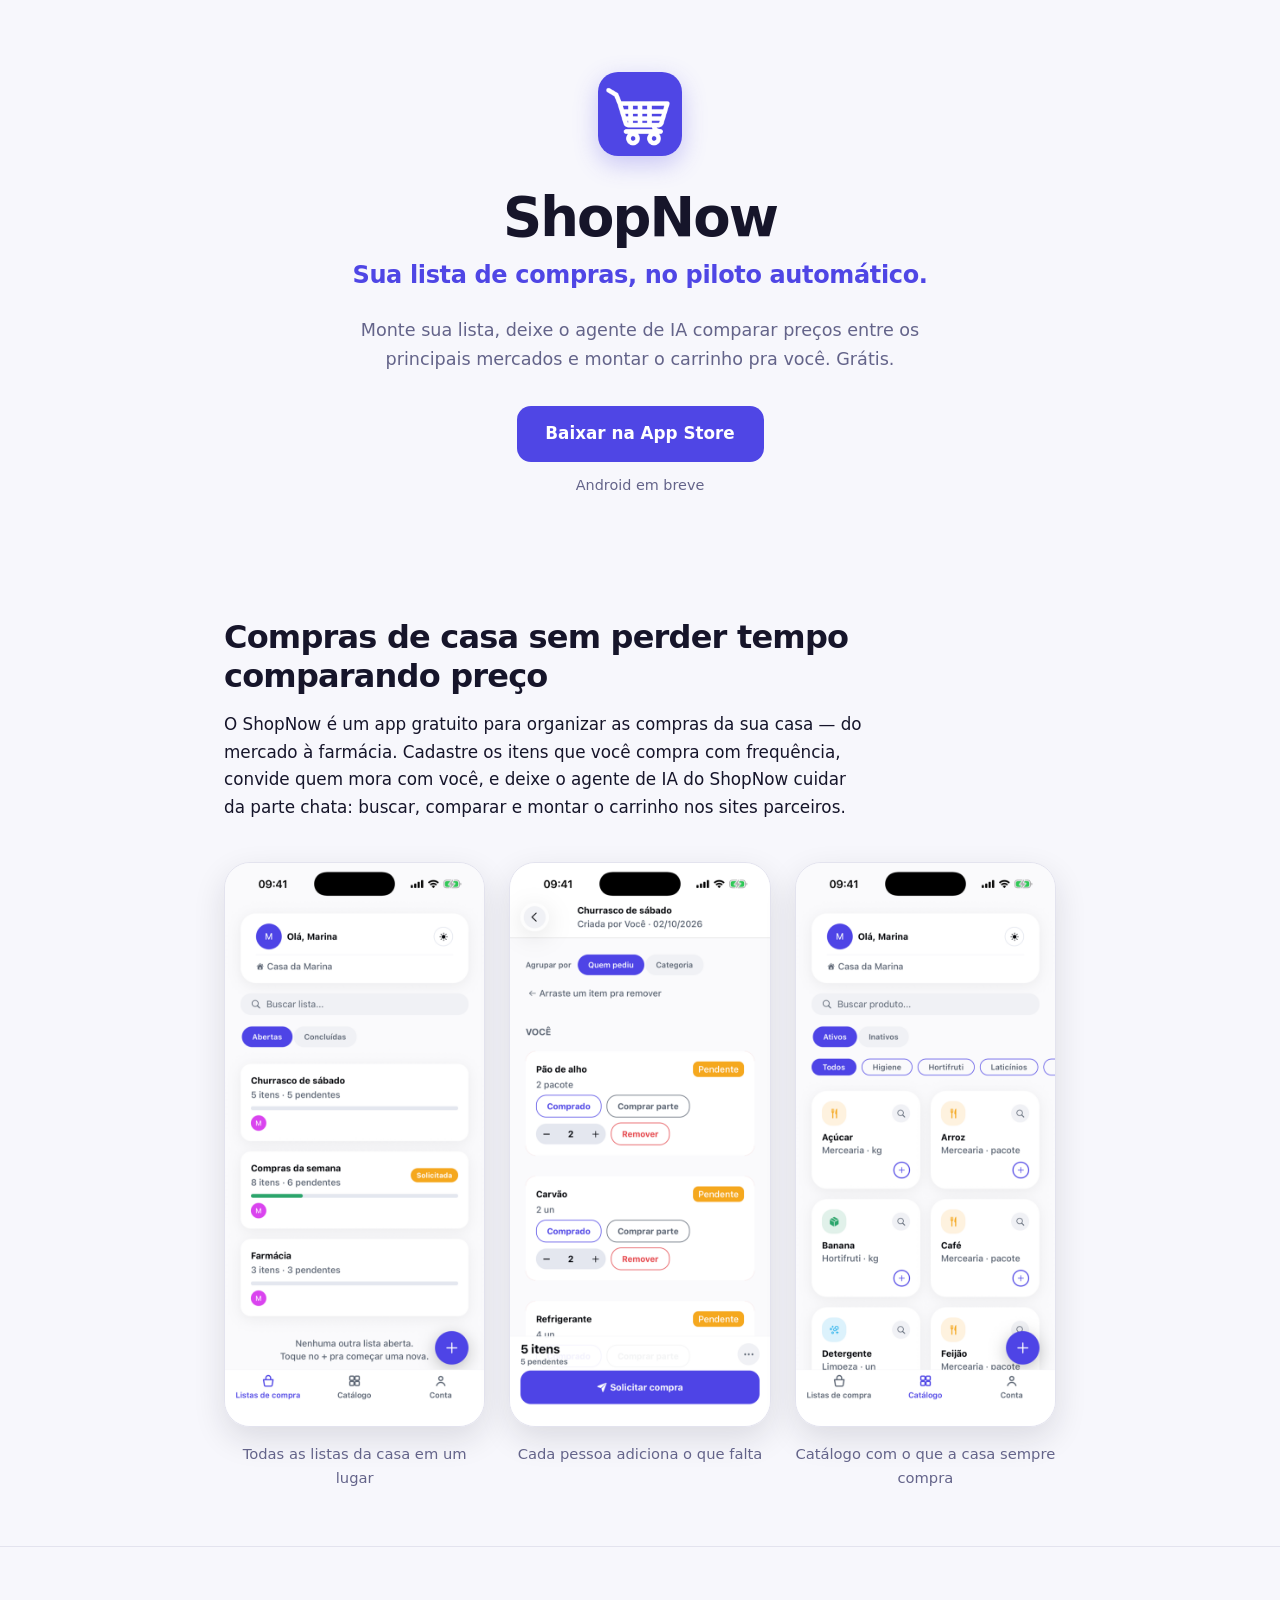
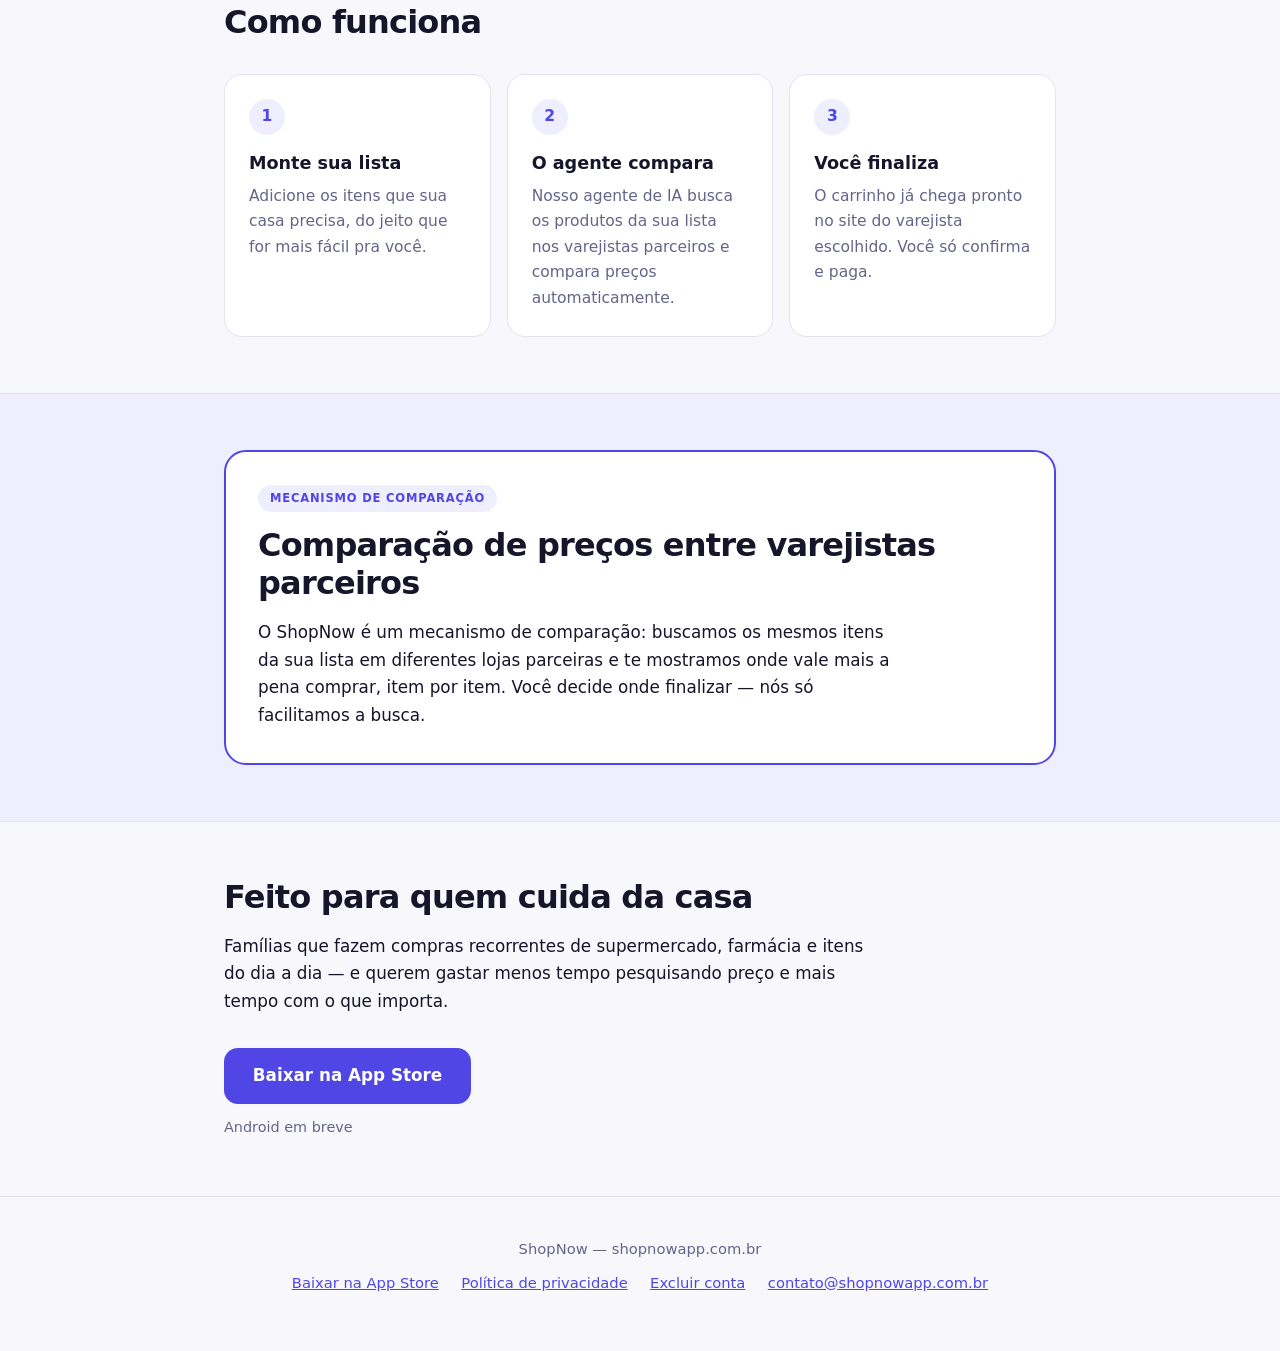
==== commit 27b800bb: "Landing: capturas de tela do app (dados fictícios, sem varejistas) na seção O que é" ====
--- a/index.html
+++ b/index.html
@@ -94,6 +94,19 @@
   .prose { max-width: 640px; font-size: 1.05rem; }
   .prose p + p { margin-top: 1rem; }
 
+  /* Capturas de tela */
+  .shots {
+    list-style: none; margin-top: 2.5rem;
+    display: grid; gap: 1.5rem; grid-template-columns: repeat(3, 1fr);
+  }
+  .shots figure { text-align: center; }
+  .shots img {
+    display: block; width: 100%; height: auto;
+    border-radius: 26px; border: 1px solid var(--border);
+    box-shadow: 0 12px 32px rgba(22, 21, 42, 0.12);
+  }
+  .shots figcaption { margin-top: 0.9rem; font-size: 0.92rem; color: var(--text-2); }
+
   /* Como funciona */
   .steps {
     list-style: none; margin-top: 2rem;
@@ -138,6 +151,8 @@
   @media (max-width: 720px) {
     .hero { padding: 3rem 0 2.5rem; }
     .steps { grid-template-columns: 1fr; }
+    .shots { grid-template-columns: repeat(3, 68%); overflow-x: auto; scroll-snap-type: x mandatory; margin-inline: -1.5rem; padding: 0 1.5rem 0.5rem; scroll-padding-inline: 1.5rem; }
+    .shots li { scroll-snap-align: start; }
     .compare { padding: 1.5rem 1.25rem 1.6rem; }
     section { padding: 2.75rem 0; }
   }
@@ -167,6 +182,20 @@
       <div class="prose">
         <p>O ShopNow é um app gratuito para organizar as compras da sua casa — do mercado à farmácia. Cadastre os itens que você compra com frequência, convide quem mora com você, e deixe o agente de IA do ShopNow cuidar da parte chata: buscar, comparar e montar o carrinho nos sites parceiros.</p>
       </div>
+      <ul class="shots">
+        <li><figure>
+          <img src="img/listas.png" width="600" height="1304" loading="lazy" alt="Tela de listas de compra do ShopNow, com três listas abertas e a barra de progresso de cada uma">
+          <figcaption>Todas as listas da casa em um lugar</figcaption>
+        </figure></li>
+        <li><figure>
+          <img src="img/lista.png" width="600" height="1304" loading="lazy" alt="Lista de compra aberta no ShopNow, com itens, quantidades e o botão Solicitar compra">
+          <figcaption>Cada pessoa adiciona o que falta</figcaption>
+        </figure></li>
+        <li><figure>
+          <img src="img/catalogo.png" width="600" height="1304" loading="lazy" alt="Catálogo de produtos da casa no ShopNow, organizado por categoria">
+          <figcaption>Catálogo com o que a casa sempre compra</figcaption>
+        </figure></li>
+      </ul>
     </div>
   </section>
 
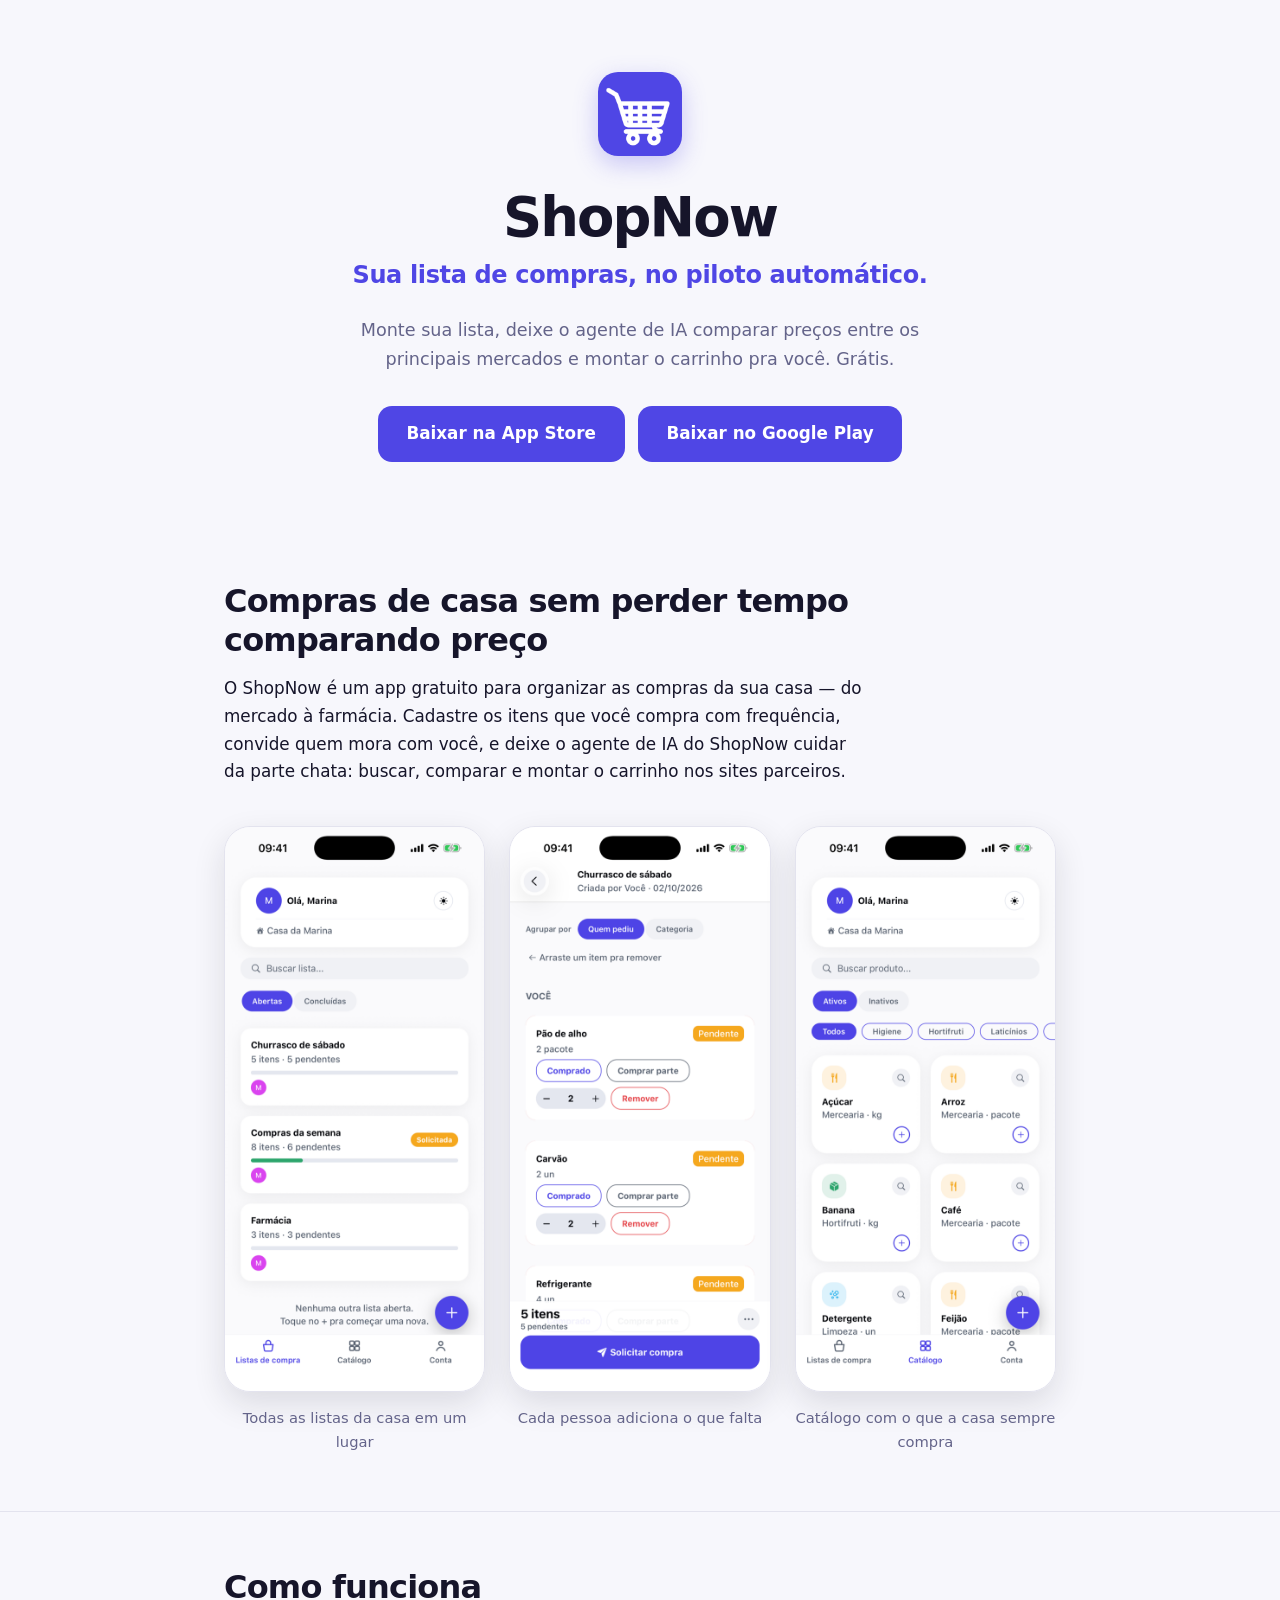
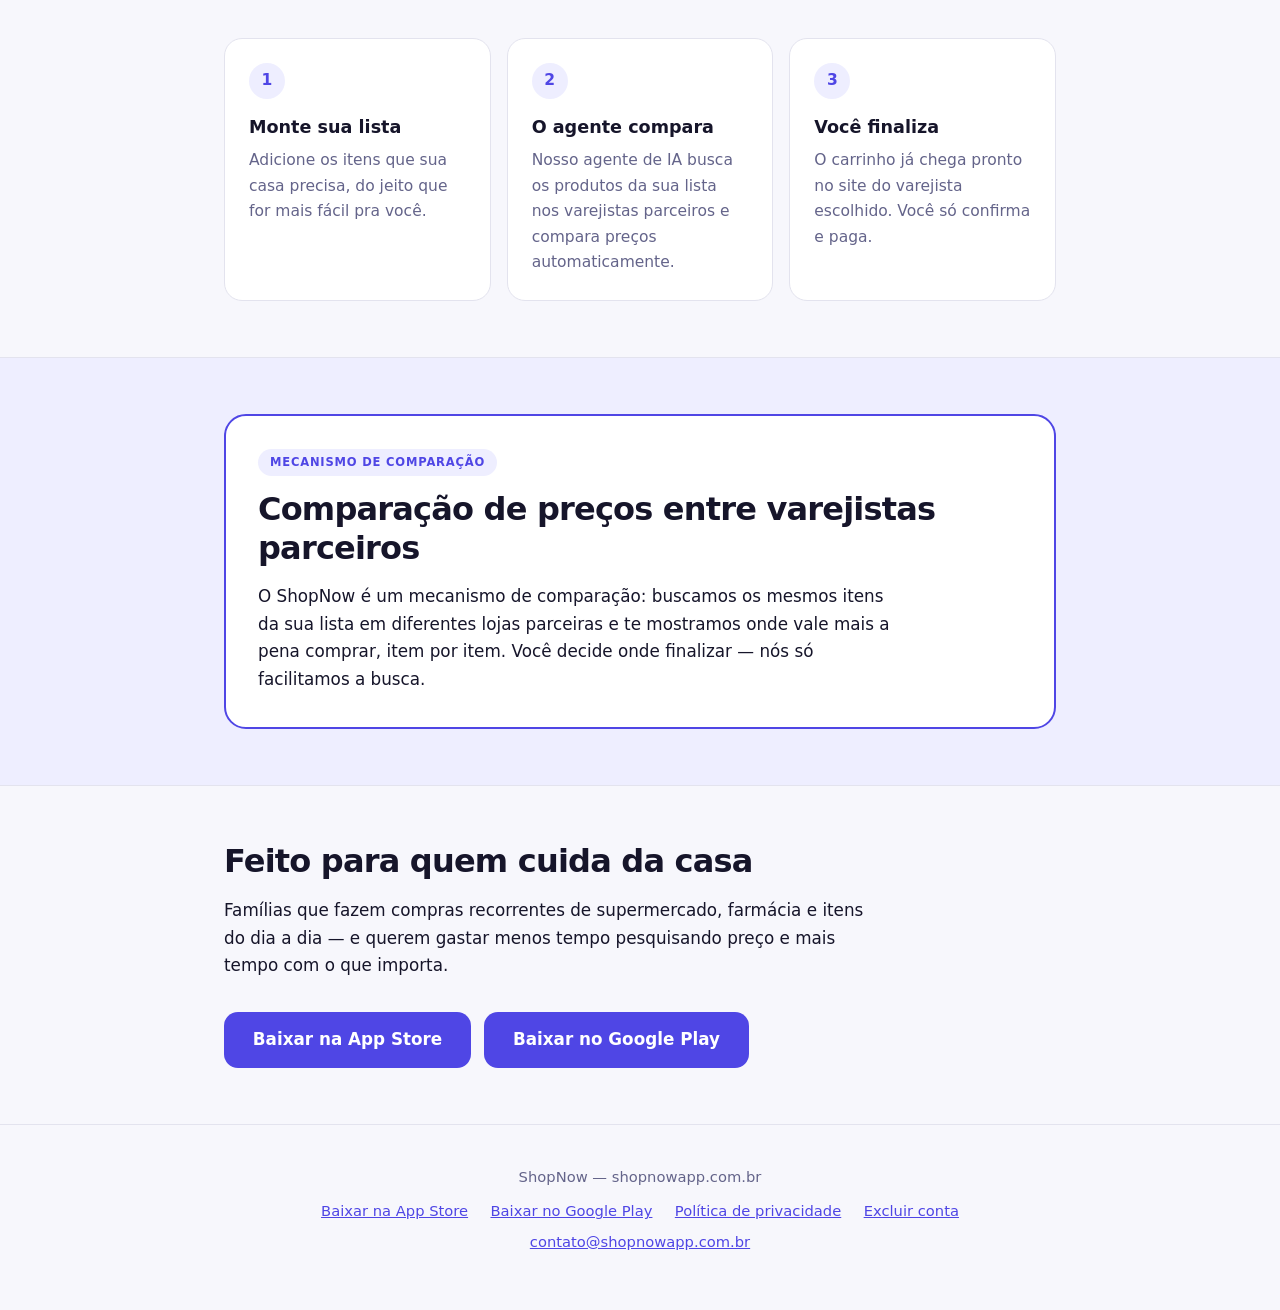
==== commit 0347dd4f: "Landing: botão Baixar no Google Play no lugar de "Android em breve"" ====
--- a/index.html
+++ b/index.html
@@ -81,6 +81,7 @@
   }
   .cta:hover { background: var(--accent-hover); transform: translateY(-1px); }
   .cta:focus-visible { outline: 3px solid var(--accent-dim); outline-offset: 3px; }
+  .cta + .cta { margin-left: 0.5rem; margin-top: 0.5rem; }
   .soon { margin-top: 0.75rem; font-size: 0.9rem; color: var(--text-2); }
 
   /* Sections */
@@ -171,7 +172,7 @@
     <p class="tagline">Sua lista de compras, no piloto automático.</p>
     <p class="lead">Monte sua lista, deixe o agente de IA comparar preços entre os principais mercados e montar o carrinho pra você. Grátis.</p>
     <a class="cta" href="https://apps.apple.com/us/app/shopnow/id6802871488">Baixar na App Store</a>
-    <p class="soon">Android em breve</p>
+    <a class="cta" href="https://play.google.com/store/apps/details?id=com.felipeamsilva.meuappcompras">Baixar no Google Play</a>
   </div>
 </header>
 
@@ -239,7 +240,7 @@
         <p>Famílias que fazem compras recorrentes de supermercado, farmácia e itens do dia a dia — e querem gastar menos tempo pesquisando preço e mais tempo com o que importa.</p>
       </div>
       <a class="cta" href="https://apps.apple.com/us/app/shopnow/id6802871488">Baixar na App Store</a>
-      <p class="soon">Android em breve</p>
+      <a class="cta" href="https://play.google.com/store/apps/details?id=com.felipeamsilva.meuappcompras">Baixar no Google Play</a>
     </div>
   </section>
 </main>
@@ -249,6 +250,7 @@
     <p>ShopNow — shopnowapp.com.br</p>
     <nav aria-label="Rodapé">
       <a href="https://apps.apple.com/us/app/shopnow/id6802871488">Baixar na App Store</a>
+      <a href="https://play.google.com/store/apps/details?id=com.felipeamsilva.meuappcompras">Baixar no Google Play</a>
       <a href="https://felipeaugustomsilva-stack.github.io/smartshop-privacy/">Política de privacidade</a>
       <a href="https://felipeaugustomsilva-stack.github.io/smartshop-privacy/excluir-conta/">Excluir conta</a>
       <a href="mailto:contato@shopnowapp.com.br">contato@shopnowapp.com.br</a>
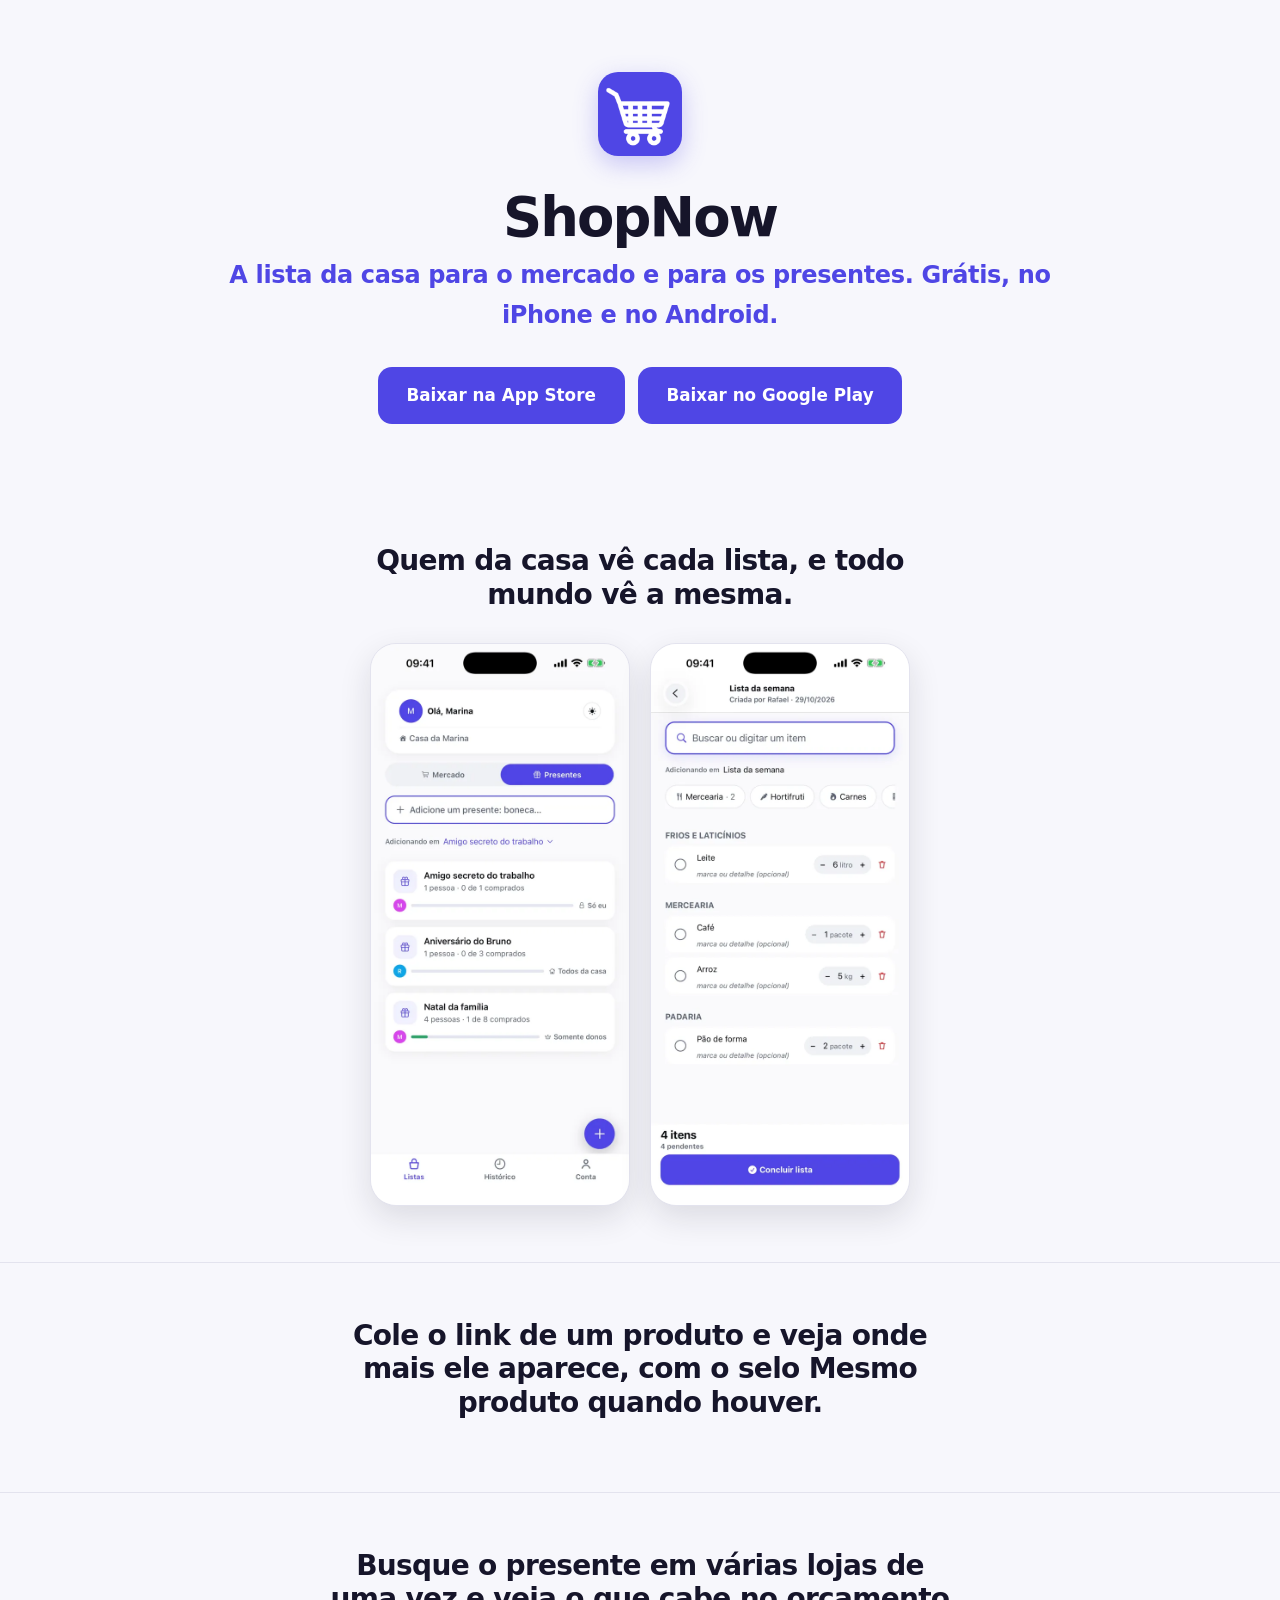
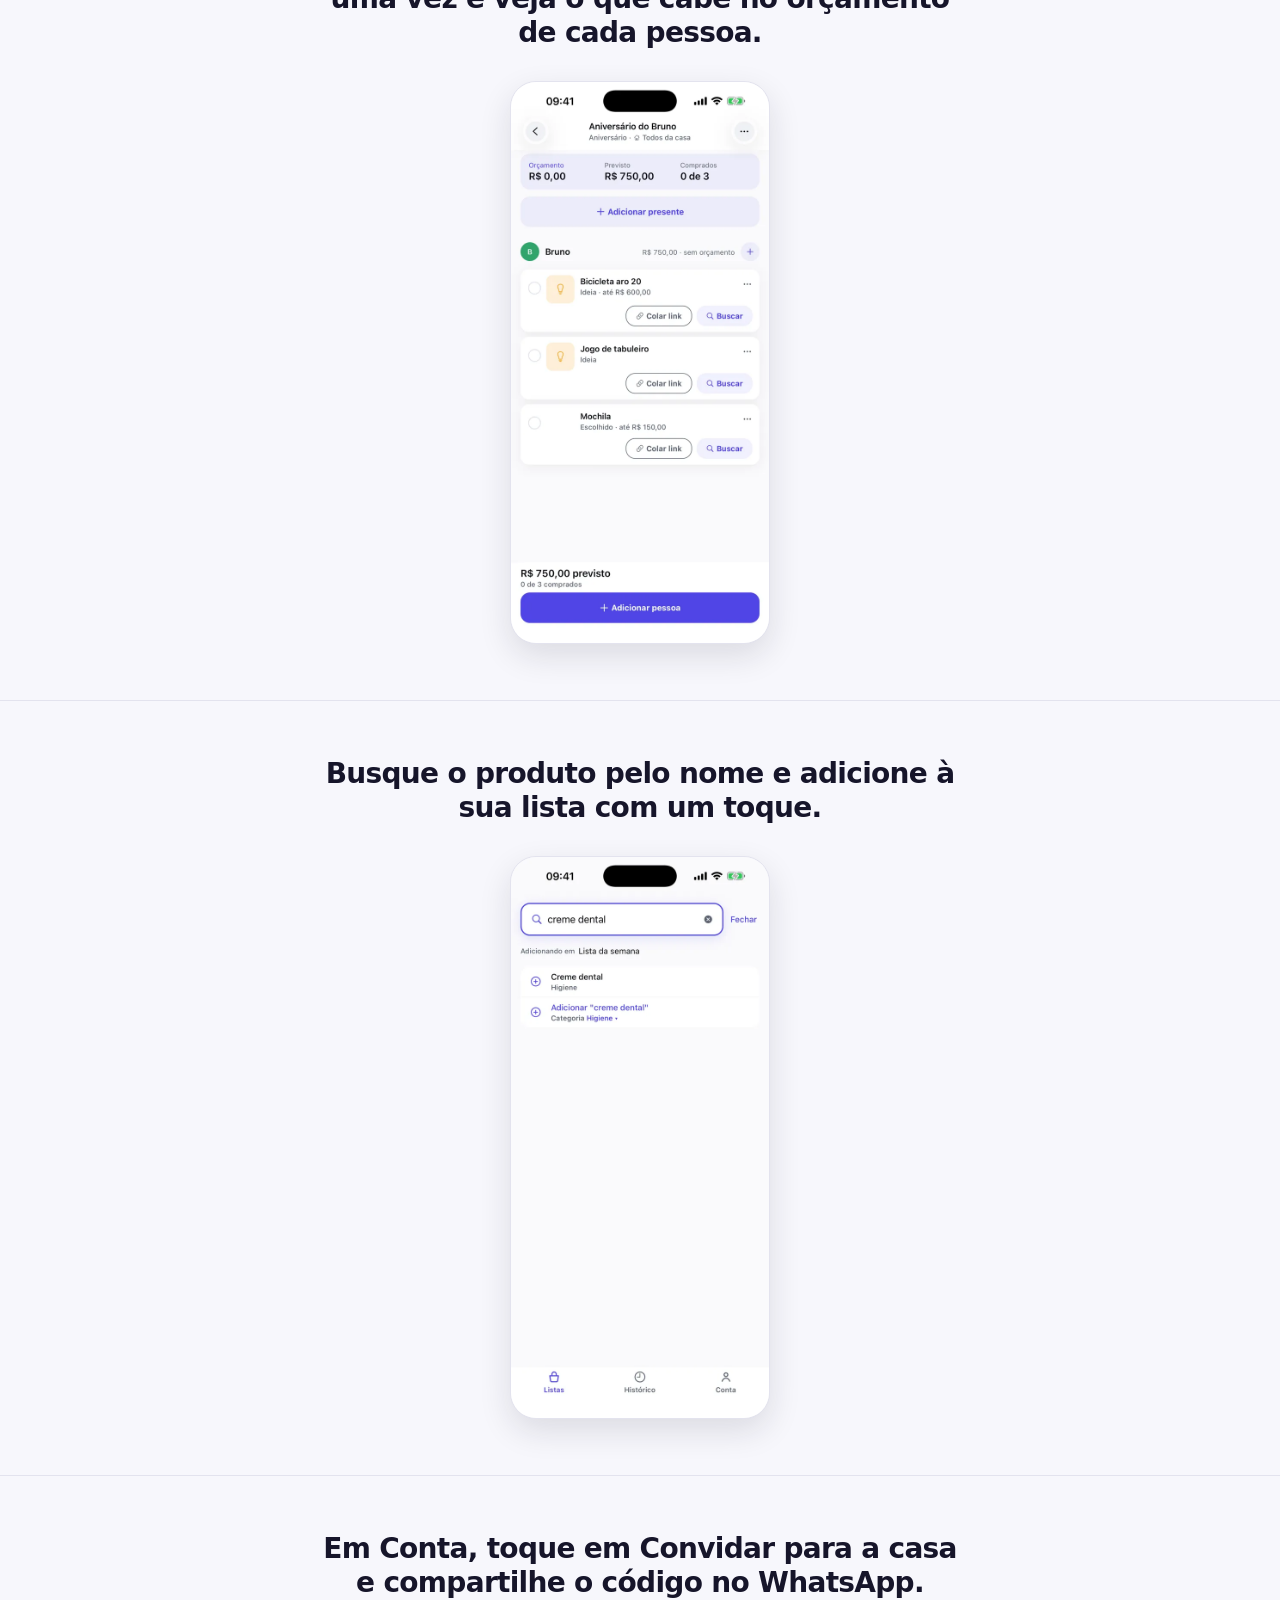
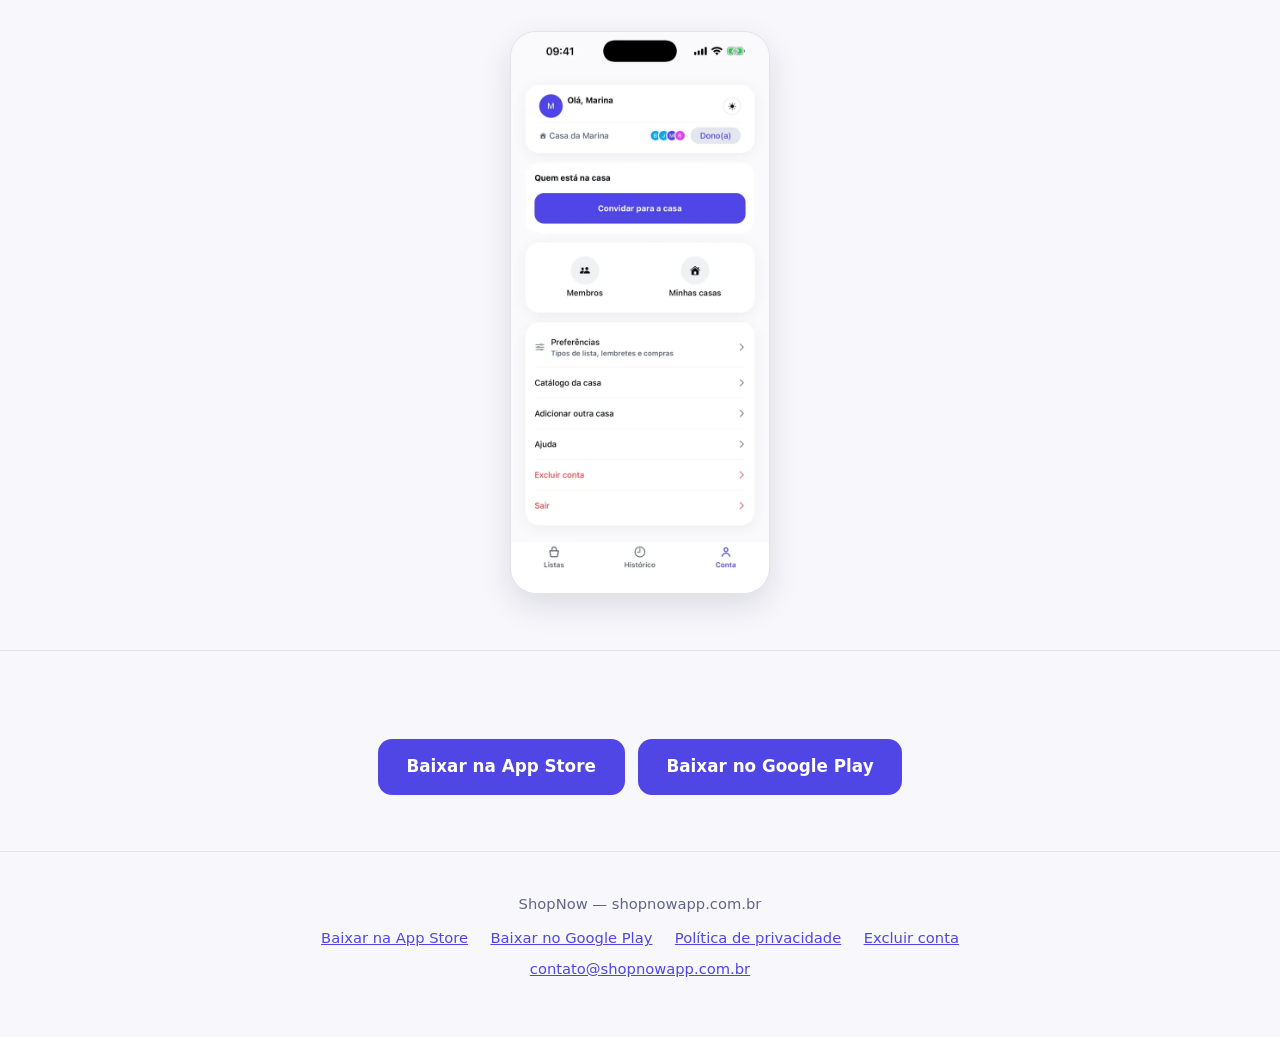
==== commit 35b606df: "Landing atualizada para a 1.4.0 (Presentes e busca por nome)" ====
--- a/index.html
+++ b/index.html
@@ -3,16 +3,17 @@
 <head>
 <meta charset="utf-8">
 <meta name="viewport" content="width=device-width, initial-scale=1">
-<title>ShopNow — Sua lista de compras, no piloto automático</title>
-<meta name="description" content="Monte sua lista e deixe o agente de IA do ShopNow comparar preços entre varejistas parceiros e montar o carrinho pra você. Grátis.">
+<title>ShopNow — A lista da casa para o mercado e para os presentes</title>
+<meta name="description" content="A lista da casa para o mercado e para os presentes. Busque o produto pelo nome e adicione à sua lista com um toque. Grátis, no iPhone e no Android.">
 <link rel="icon" type="image/png" href="icon.png">
 <link rel="apple-touch-icon" href="icon.png">
 <link rel="canonical" href="https://shopnowapp.com.br/">
 <meta property="og:type" content="website">
-<meta property="og:title" content="ShopNow — Sua lista de compras, no piloto automático">
-<meta property="og:description" content="Um agente de IA compara preços entre varejistas parceiros e monta o carrinho pra você. Grátis.">
+<meta property="og:title" content="ShopNow — A lista da casa para o mercado e para os presentes">
+<meta property="og:description" content="A lista da casa para o mercado e para os presentes. Grátis, no iPhone e no Android.">
 <meta property="og:url" content="https://shopnowapp.com.br/">
 <meta property="og:image" content="https://shopnowapp.com.br/icon.png">
+<meta property="og:image:alt" content="Ícone do ShopNow">
 <meta name="theme-color" content="#4F46E5">
 
 <style>
@@ -92,58 +93,22 @@
     letter-spacing: -0.025em; line-height: 1.2; font-weight: 700;
     margin-bottom: 1rem;
   }
-  .prose { max-width: 640px; font-size: 1.05rem; }
-  .prose p + p { margin-top: 1rem; }
-
-  /* Capturas de tela */
+
+  /* Seções de recurso */
+  .feature { text-align: center; }
+  .feature h2 { max-width: 640px; margin-inline: auto; font-size: clamp(1.35rem, 4.2vw, 1.75rem); }
   .shots {
-    list-style: none; margin-top: 2.5rem;
-    display: grid; gap: 1.5rem; grid-template-columns: repeat(3, 1fr);
-  }
-  .shots figure { text-align: center; }
+    list-style: none; margin-top: 2rem;
+    display: flex; justify-content: center; gap: 1.25rem;
+  }
+  .shots li { flex: 0 1 260px; min-width: 0; }
   .shots img {
     display: block; width: 100%; height: auto;
     border-radius: 26px; border: 1px solid var(--border);
     box-shadow: 0 12px 32px rgba(22, 21, 42, 0.12);
-  }
-  .shots figcaption { margin-top: 0.9rem; font-size: 0.92rem; color: var(--text-2); }
-
-  /* Como funciona */
-  .steps {
-    list-style: none; margin-top: 2rem;
-    display: grid; gap: 1rem;
-    grid-template-columns: repeat(3, 1fr);
-  }
-  .steps li {
-    background: var(--surface); border: 1px solid var(--border);
-    border-radius: 18px; padding: 1.5rem;
-  }
-  .steps .n {
-    display: inline-flex; align-items: center; justify-content: center;
-    width: 36px; height: 36px; border-radius: 50%;
-    background: var(--accent-dim); color: var(--accent);
-    font-weight: 700; margin-bottom: 0.9rem;
-  }
-  .steps strong { display: block; font-size: 1.1rem; margin-bottom: 0.35rem; }
-  .steps span { color: var(--text-2); font-size: 0.97rem; display: block; }
-
-  /* Mecanismo de comparação — destaque */
-  .compare-band {
-    background: var(--accent-dim);
-    border-top: 1px solid var(--border); border-bottom: 1px solid var(--border);
-  }
-  section.compare-band + section { border-top: 0; }
-  .compare {
-    background: var(--surface); border: 2px solid var(--accent);
-    border-radius: 22px; padding: 2rem 2rem 2.1rem;
-  }
-  .compare .tag {
-    display: inline-block; font-size: 0.72rem; font-weight: 700;
-    letter-spacing: 0.07em; text-transform: uppercase;
-    background: var(--accent-dim); color: var(--accent);
-    padding: 4px 12px; border-radius: 999px; margin-bottom: 0.9rem;
-  }
-  .compare p { font-size: 1.05rem; max-width: 640px; }
+    background: var(--surface);
+  }
+  .baixar { text-align: center; }
 
   /* Footer */
   footer { border-top: 1px solid var(--border); padding: 2.5rem 0 3.5rem; text-align: center; font-size: 0.92rem; color: var(--text-2); }
@@ -151,11 +116,9 @@
 
   @media (max-width: 720px) {
     .hero { padding: 3rem 0 2.5rem; }
-    .steps { grid-template-columns: 1fr; }
-    .shots { grid-template-columns: repeat(3, 68%); overflow-x: auto; scroll-snap-type: x mandatory; margin-inline: -1.5rem; padding: 0 1.5rem 0.5rem; scroll-padding-inline: 1.5rem; }
-    .shots li { scroll-snap-align: start; }
-    .compare { padding: 1.5rem 1.25rem 1.6rem; }
     section { padding: 2.75rem 0; }
+    .shots { gap: 0.9rem; }
+    .shots li { flex-basis: 220px; }
   }
   @media (prefers-reduced-motion: reduce) {
     html { scroll-behavior: auto; }
@@ -169,78 +132,60 @@
   <div class="wrap">
     <img class="logo" src="icon.png" width="84" height="84" alt="Ícone do ShopNow">
     <h1>ShopNow</h1>
-    <p class="tagline">Sua lista de compras, no piloto automático.</p>
-    <p class="lead">Monte sua lista, deixe o agente de IA comparar preços entre os principais mercados e montar o carrinho pra você. Grátis.</p>
-    <a class="cta" href="https://apps.apple.com/us/app/shopnow/id6802871488">Baixar na App Store</a>
-    <a class="cta" href="https://play.google.com/store/apps/details?id=com.felipeamsilva.meuappcompras">Baixar no Google Play</a>
+    <p class="tagline">A lista da casa para o mercado e para os presentes. Grátis, no iPhone e no Android.</p>
+    <a class="cta" data-loja="ios" href="https://apps.apple.com/app/apple-store/id6802871488?pt=129324162&amp;ct=site&amp;mt=8">Baixar na App Store</a>
+    <a class="cta" data-loja="android" href="https://play.google.com/store/apps/details?id=com.felipeamsilva.meuappcompras&amp;referrer=utm_source%3Dsite%26utm_medium%3Dsite%26utm_campaign%3Dpresentes">Baixar no Google Play</a>
   </div>
 </header>
 
 <main>
-  <section id="o-que-e">
-    <div class="wrap">
-      <h2>Compras de casa sem perder tempo comparando preço</h2>
-      <div class="prose">
-        <p>O ShopNow é um app gratuito para organizar as compras da sua casa — do mercado à farmácia. Cadastre os itens que você compra com frequência, convide quem mora com você, e deixe o agente de IA do ShopNow cuidar da parte chata: buscar, comparar e montar o carrinho nos sites parceiros.</p>
-      </div>
-      <ul class="shots">
-        <li><figure>
-          <img src="img/listas.png" width="600" height="1304" loading="lazy" alt="Tela de listas de compra do ShopNow, com três listas abertas e a barra de progresso de cada uma">
-          <figcaption>Todas as listas da casa em um lugar</figcaption>
-        </figure></li>
-        <li><figure>
-          <img src="img/lista.png" width="600" height="1304" loading="lazy" alt="Lista de compra aberta no ShopNow, com itens, quantidades e o botão Solicitar compra">
-          <figcaption>Cada pessoa adiciona o que falta</figcaption>
-        </figure></li>
-        <li><figure>
-          <img src="img/catalogo.png" width="600" height="1304" loading="lazy" alt="Catálogo de produtos da casa no ShopNow, organizado por categoria">
-          <figcaption>Catálogo com o que a casa sempre compra</figcaption>
-        </figure></li>
-      </ul>
-    </div>
-  </section>
-
-  <section id="como-funciona">
-    <div class="wrap">
-      <h2>Como funciona</h2>
-      <ol class="steps">
-        <li>
-          <span class="n" aria-hidden="true">1</span>
-          <strong>Monte sua lista</strong>
-          <span>Adicione os itens que sua casa precisa, do jeito que for mais fácil pra você.</span>
-        </li>
-        <li>
-          <span class="n" aria-hidden="true">2</span>
-          <strong>O agente compara</strong>
-          <span>Nosso agente de IA busca os produtos da sua lista nos varejistas parceiros e compara preços automaticamente.</span>
-        </li>
-        <li>
-          <span class="n" aria-hidden="true">3</span>
-          <strong>Você finaliza</strong>
-          <span>O carrinho já chega pronto no site do varejista escolhido. Você só confirma e paga.</span>
-        </li>
-      </ol>
-    </div>
-  </section>
-
-  <section id="comparacao" class="compare-band">
-    <div class="wrap">
-      <div class="compare">
-        <span class="tag">Mecanismo de comparação</span>
-        <h2>Comparação de preços entre varejistas parceiros</h2>
-        <p>O ShopNow é um mecanismo de comparação: buscamos os mesmos itens da sua lista em diferentes lojas parceiras e te mostramos onde vale mais a pena comprar, item por item. Você decide onde finalizar — nós só facilitamos a busca.</p>
-      </div>
-    </div>
-  </section>
-
-  <section id="para-quem">
-    <div class="wrap">
-      <h2>Feito para quem cuida da casa</h2>
-      <div class="prose">
-        <p>Famílias que fazem compras recorrentes de supermercado, farmácia e itens do dia a dia — e querem gastar menos tempo pesquisando preço e mais tempo com o que importa.</p>
-      </div>
-      <a class="cta" href="https://apps.apple.com/us/app/shopnow/id6802871488">Baixar na App Store</a>
-      <a class="cta" href="https://play.google.com/store/apps/details?id=com.felipeamsilva.meuappcompras">Baixar no Google Play</a>
+  <section id="lista-da-casa" class="feature">
+    <div class="wrap">
+      <h2>Quem da casa vê cada lista, e todo mundo vê a mesma.</h2>
+      <ul class="shots">
+        <li><img src="img/quem-ve-a-lista.webp" width="600" height="1304" loading="lazy" decoding="async" alt="Aba Presentes com três listas, cada uma mostrando quem da casa pode vê-la: só eu, todos da casa ou somente donos"></li>
+        <li><img src="img/lista-compartilhada.webp" width="600" height="1304" loading="lazy" decoding="async" alt="Lista da semana aberta, com itens e quantidades que todos da casa veem e atualizam"></li>
+      </ul>
+    </div>
+  </section>
+
+  <section id="colar-link" class="feature">
+    <div class="wrap">
+      <h2>Cole o link de um produto e veja onde mais ele aparece, com o selo Mesmo produto quando houver.</h2>
+    </div>
+  </section>
+
+  <section id="presentes" class="feature">
+    <div class="wrap">
+      <h2>Busque o presente em várias lojas de uma vez e veja o que cabe no orçamento de cada pessoa.</h2>
+      <ul class="shots">
+        <li><img src="img/presentes-orcamento.webp" width="600" height="1304" loading="lazy" decoding="async" alt="Lista de presentes de uma pessoa, com o valor previsto e o limite definido em cada ideia"></li>
+      </ul>
+    </div>
+  </section>
+
+  <section id="busca-por-nome" class="feature">
+    <div class="wrap">
+      <h2>Busque o produto pelo nome e adicione à sua lista com um toque.</h2>
+      <ul class="shots">
+        <li><img src="img/busca-por-nome.webp" width="600" height="1304" loading="lazy" decoding="async" alt="Campo de busca com o nome de um produto digitado e a opção de adicioná-lo à lista com um toque"></li>
+      </ul>
+    </div>
+  </section>
+
+  <section id="convidar" class="feature">
+    <div class="wrap">
+      <h2>Em Conta, toque em Convidar para a casa e compartilhe o código no WhatsApp.</h2>
+      <ul class="shots">
+        <li><img src="img/conta-convidar.webp" width="600" height="1304" loading="lazy" decoding="async" alt="Tela Conta do ShopNow com o botão Convidar para a casa"></li>
+      </ul>
+    </div>
+  </section>
+
+  <section id="baixar" class="baixar">
+    <div class="wrap">
+      <a class="cta" data-loja="ios" href="https://apps.apple.com/app/apple-store/id6802871488?pt=129324162&amp;ct=site&amp;mt=8">Baixar na App Store</a>
+      <a class="cta" data-loja="android" href="https://play.google.com/store/apps/details?id=com.felipeamsilva.meuappcompras&amp;referrer=utm_source%3Dsite%26utm_medium%3Dsite%26utm_campaign%3Dpresentes">Baixar no Google Play</a>
     </div>
   </section>
 </main>
@@ -249,8 +194,8 @@
   <div class="wrap">
     <p>ShopNow — shopnowapp.com.br</p>
     <nav aria-label="Rodapé">
-      <a href="https://apps.apple.com/us/app/shopnow/id6802871488">Baixar na App Store</a>
-      <a href="https://play.google.com/store/apps/details?id=com.felipeamsilva.meuappcompras">Baixar no Google Play</a>
+      <a data-loja="ios" href="https://apps.apple.com/app/apple-store/id6802871488?pt=129324162&amp;ct=site&amp;mt=8">Baixar na App Store</a>
+      <a data-loja="android" href="https://play.google.com/store/apps/details?id=com.felipeamsilva.meuappcompras&amp;referrer=utm_source%3Dsite%26utm_medium%3Dsite%26utm_campaign%3Dpresentes">Baixar no Google Play</a>
       <a href="https://felipeaugustomsilva-stack.github.io/smartshop-privacy/">Política de privacidade</a>
       <a href="https://felipeaugustomsilva-stack.github.io/smartshop-privacy/excluir-conta/">Excluir conta</a>
       <a href="mailto:contato@shopnowapp.com.br">contato@shopnowapp.com.br</a>
@@ -258,5 +203,30 @@
   </div>
 </footer>
 
+<script>
+(function () {
+  try {
+    var canais = {
+      instagram: { ct: 'instagram', medium: 'social' },
+      facebook: { ct: 'Facebook', medium: 'social' },
+      status: { ct: 'status-whatsapp', medium: 'whatsapp' },
+      crm: { ct: 'crm', medium: 'crm' }
+    };
+    var c = new URLSearchParams(window.location.search).get('c');
+    c = c ? c.trim().toLowerCase() : '';
+    if (!Object.prototype.hasOwnProperty.call(canais, c)) return;
+    var d = canais[c];
+    var ios = 'https://apps.apple.com/app/apple-store/id6802871488?pt=129324162&ct=' + d.ct + '&mt=8';
+    var android = 'https://play.google.com/store/apps/details?id=com.felipeamsilva.meuappcompras&referrer=' +
+      'utm_source%3D' + c + '%26utm_medium%3D' + d.medium + '%26utm_campaign%3Dpresentes';
+    var links = document.querySelectorAll('a[data-loja]');
+    for (var i = 0; i < links.length; i++) {
+      var loja = links[i].getAttribute('data-loja');
+      if (loja === 'ios') links[i].setAttribute('href', ios);
+      else if (loja === 'android') links[i].setAttribute('href', android);
+    }
+  } catch (e) {}
+})();
+</script>
 </body>
 </html>
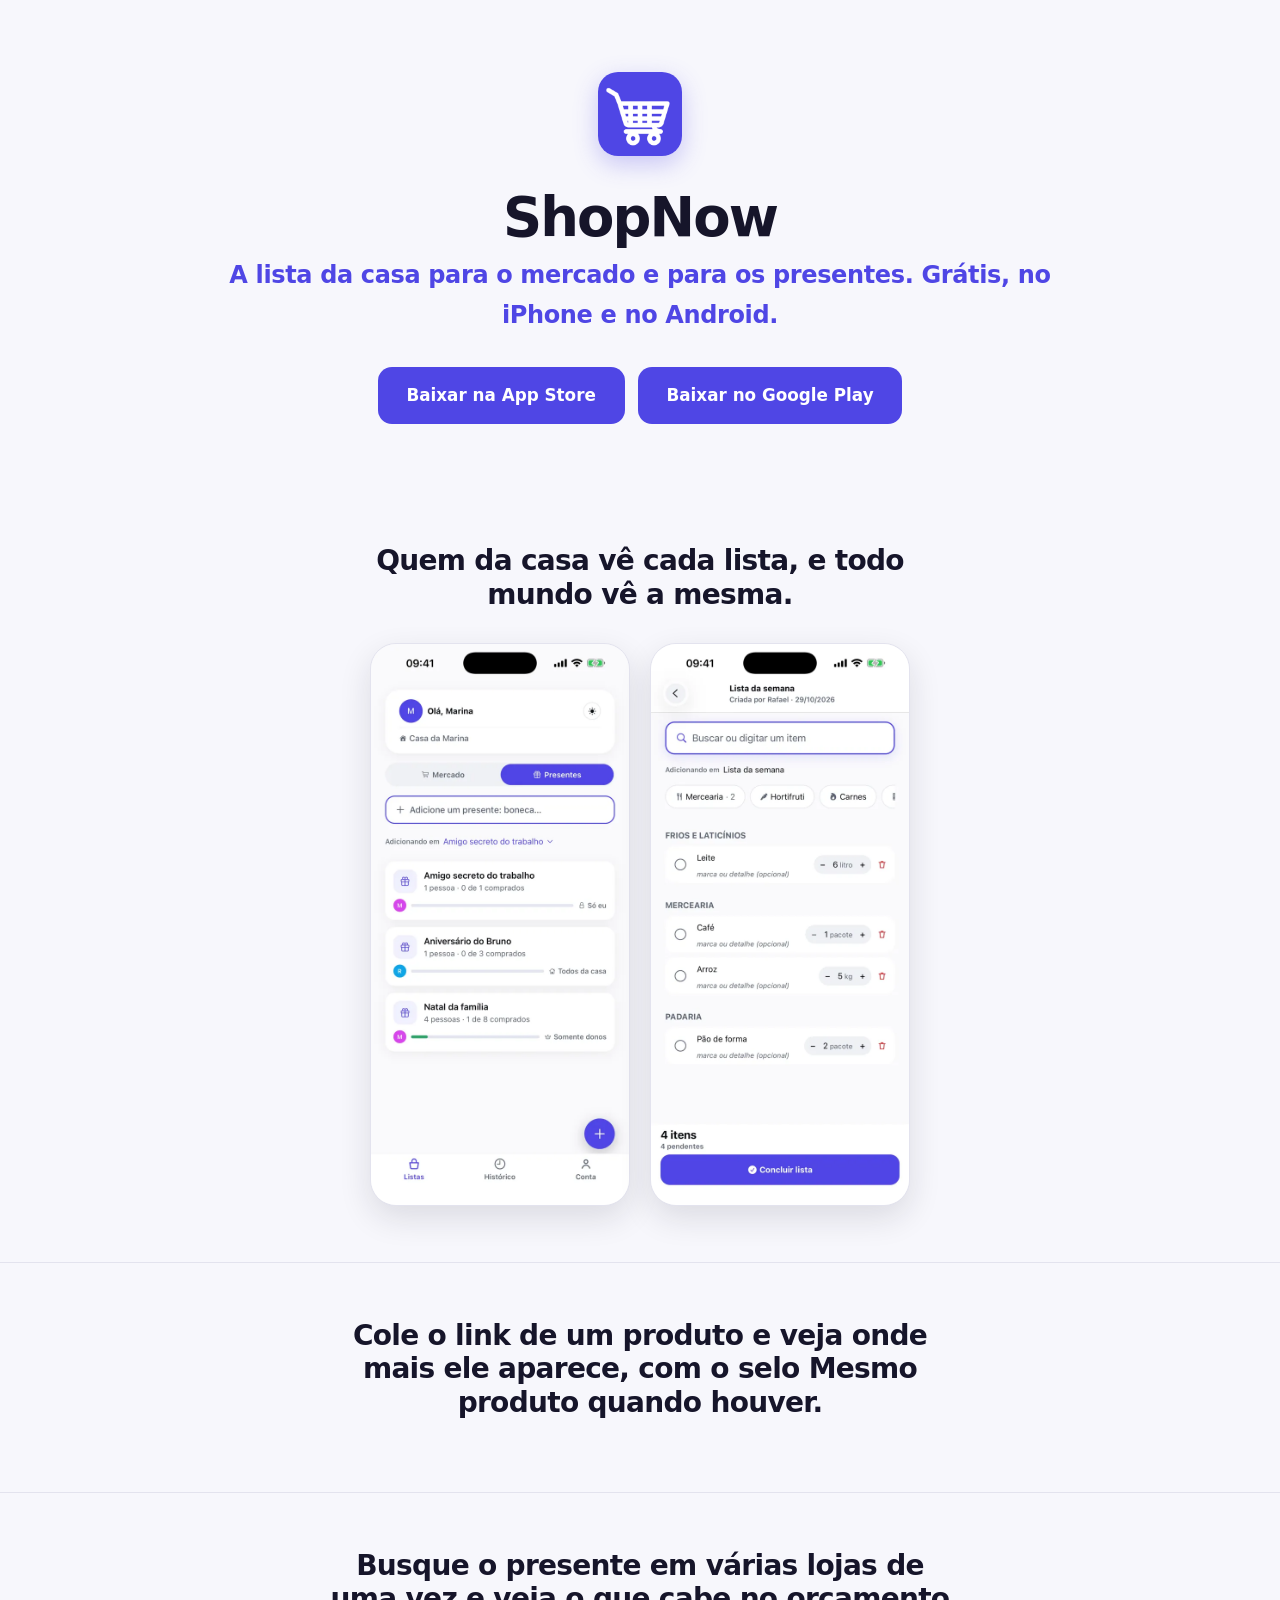
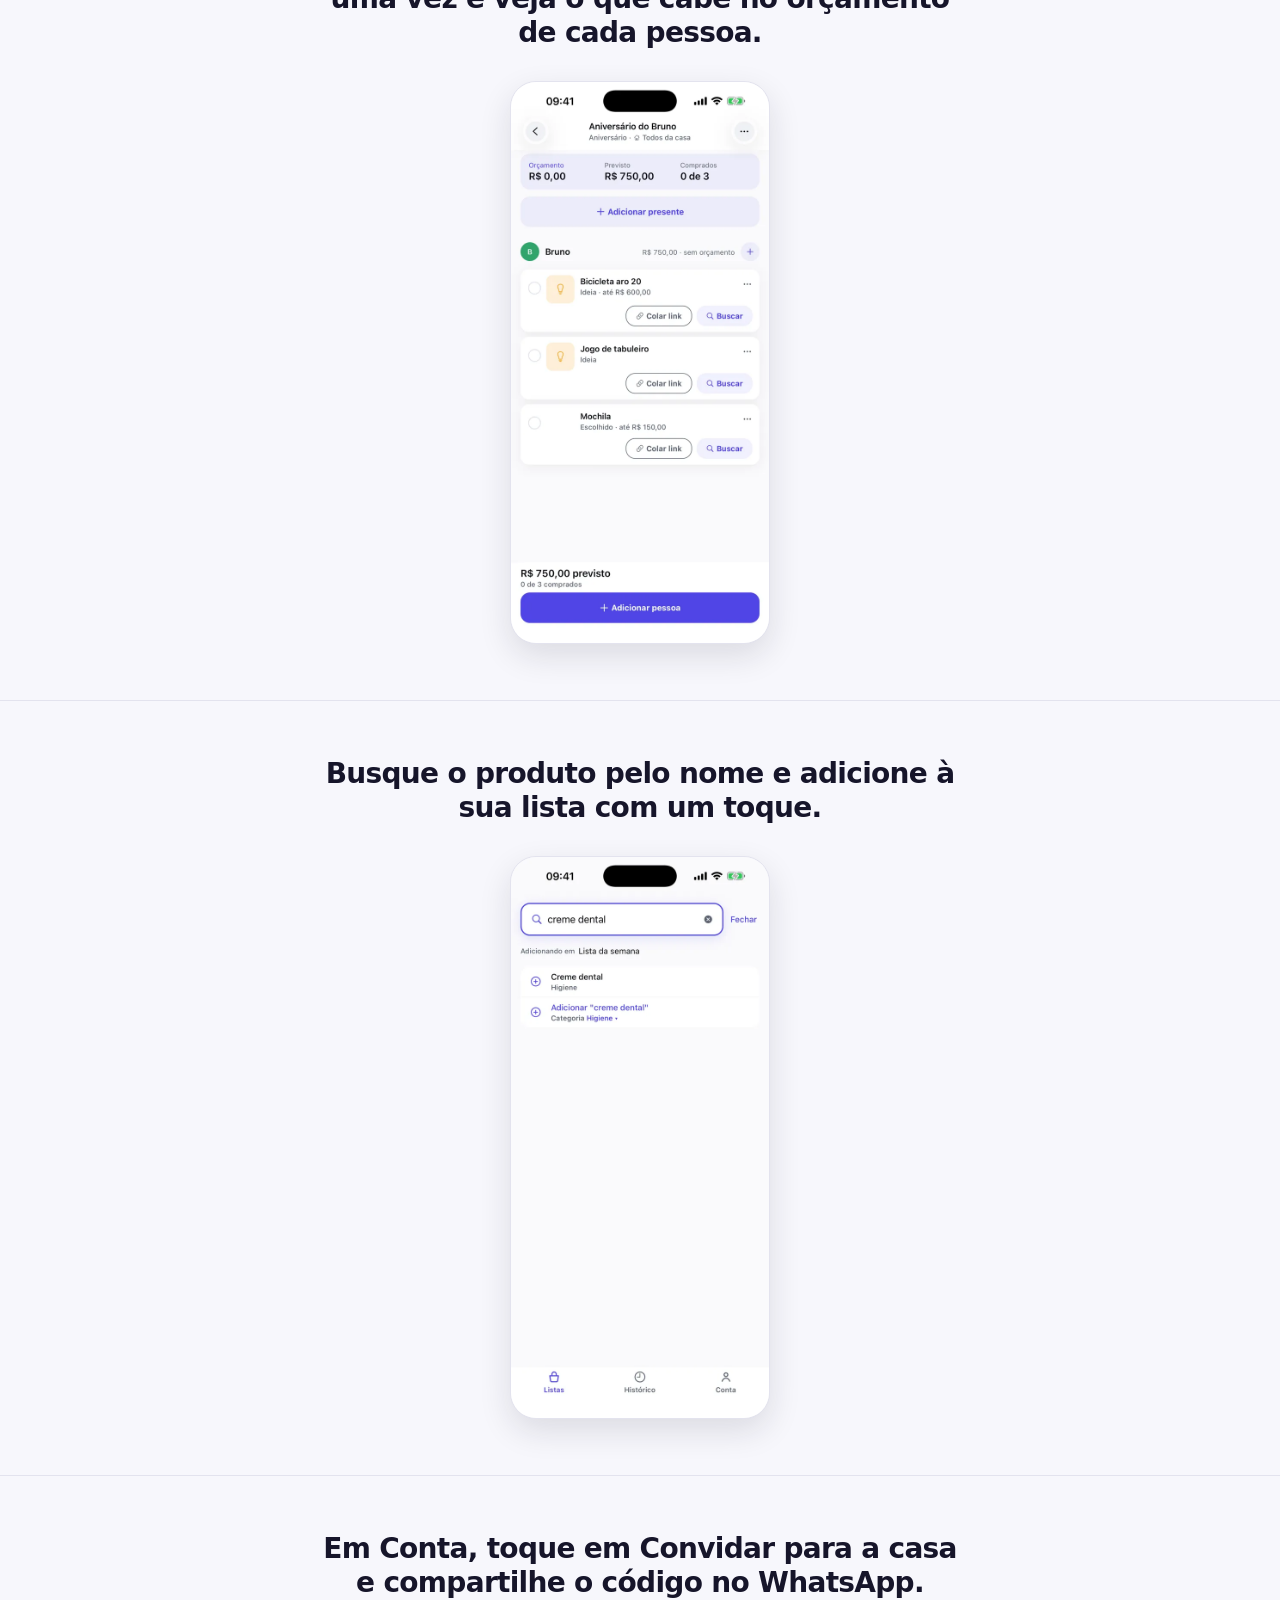
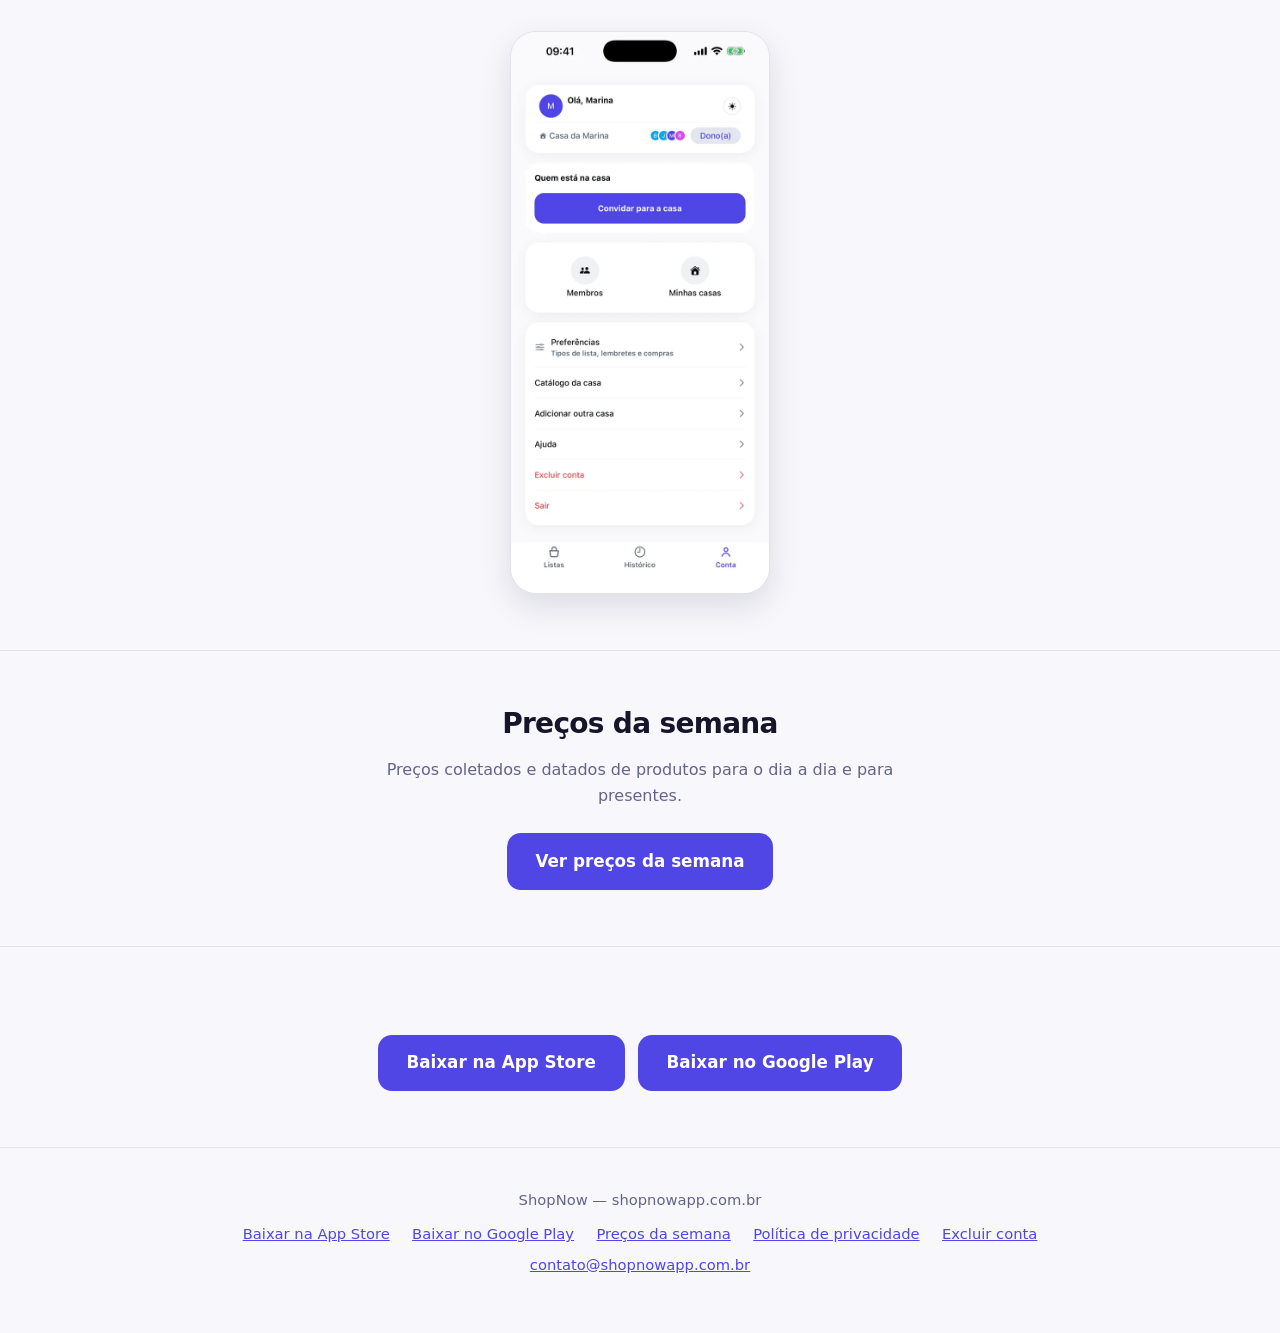
==== commit 5bba4f2a: "Preços da semana: home e seção de presentes em /menor-preco/" ====
--- a/index.html
+++ b/index.html
@@ -109,6 +109,8 @@
     background: var(--surface);
   }
   .baixar { text-align: center; }
+  #precos-semana .sub { max-width: 520px; margin: 0 auto; color: var(--text-2); }
+  #precos-semana .cta { margin-top: 1.5rem; }
 
   /* Footer */
   footer { border-top: 1px solid var(--border); padding: 2.5rem 0 3.5rem; text-align: center; font-size: 0.92rem; color: var(--text-2); }
@@ -182,6 +184,14 @@
     </div>
   </section>
 
+  <section id="precos-semana" class="feature">
+    <div class="wrap">
+      <h2>Preços da semana</h2>
+      <p class="sub">Preços coletados e datados de produtos para o dia a dia e para presentes.</p>
+      <a class="cta" href="https://shopnowapp.com.br/menor-preco/">Ver preços da semana</a>
+    </div>
+  </section>
+
   <section id="baixar" class="baixar">
     <div class="wrap">
       <a class="cta" data-loja="ios" href="https://apps.apple.com/app/apple-store/id6802871488?pt=129324162&amp;ct=site&amp;mt=8">Baixar na App Store</a>
@@ -196,6 +206,7 @@
     <nav aria-label="Rodapé">
       <a data-loja="ios" href="https://apps.apple.com/app/apple-store/id6802871488?pt=129324162&amp;ct=site&amp;mt=8">Baixar na App Store</a>
       <a data-loja="android" href="https://play.google.com/store/apps/details?id=com.felipeamsilva.meuappcompras&amp;referrer=utm_source%3Dsite%26utm_medium%3Dsite%26utm_campaign%3Dpresentes">Baixar no Google Play</a>
+      <a href="https://shopnowapp.com.br/menor-preco/">Preços da semana</a>
       <a href="https://felipeaugustomsilva-stack.github.io/smartshop-privacy/">Política de privacidade</a>
       <a href="https://felipeaugustomsilva-stack.github.io/smartshop-privacy/excluir-conta/">Excluir conta</a>
       <a href="mailto:contato@shopnowapp.com.br">contato@shopnowapp.com.br</a>
